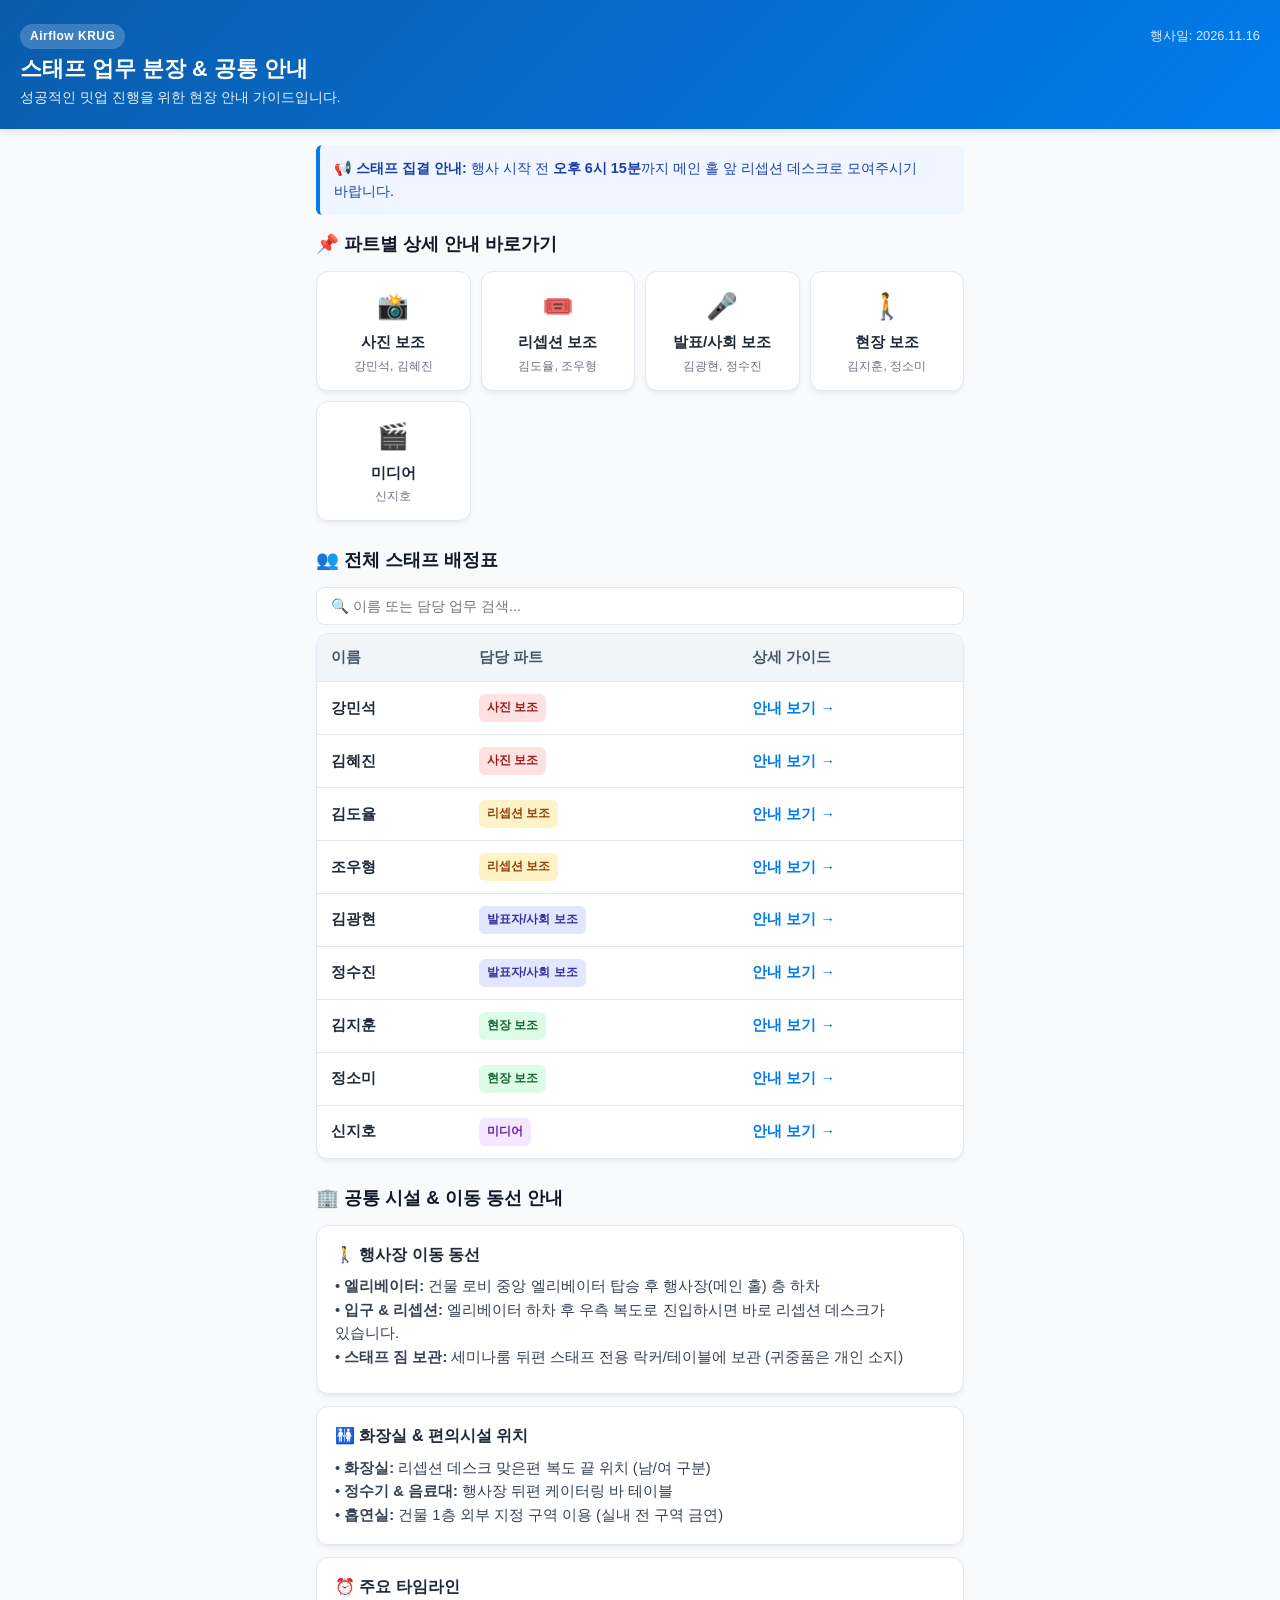
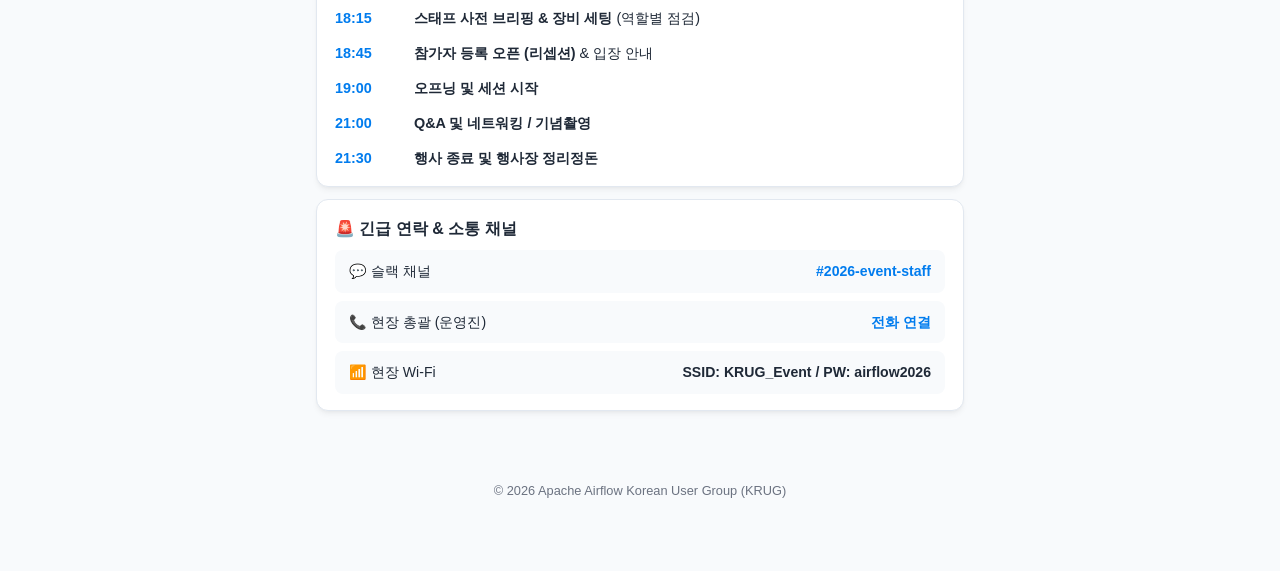
==== index.html @ f1b2fd2a "feat: 스태프 업무 분장 및 공통 안내 페이지 구축" ====
<!DOCTYPE html>
<html lang="ko">
<head>
  <meta charset="UTF-8">
  <meta name="viewport" content="width=device-width, initial-scale=1.0">
  <title>Airflow KRUG 행사 스태프 안내 가이드</title>
  <link rel="stylesheet" href="style.css">
</head>
<body>

  <!-- 상단 헤더 -->
  <header class="header">
    <div class="header-top">
      <span class="header-badge">Airflow KRUG</span>
      <span style="font-size: 0.8rem; opacity: 0.85;">행사일: 2026.11.16</span>
    </div>
    <h1 class="header-title">스태프 업무 분장 & 공통 안내</h1>
    <p class="header-subtitle">성공적인 밋업 진행을 위한 현장 안내 가이드입니다.</p>
  </header>

  <main class="container">

    <!-- 긴급 공지 배너 -->
    <div class="alert-box">
      📢 <strong>스태프 집결 안내:</strong> 행사 시작 전 <strong>오후 6시 15분</strong>까지 메인 홀 앞 리셉션 데스크로 모여주시기 바랍니다.
    </div>

    <!-- 파트별 바로가기 -->
    <section class="section">
      <h2 class="section-title">📌 파트별 상세 안내 바로가기</h2>
      <div class="role-nav-grid">
        <a href="roles/photo.html" class="role-btn">
          <span class="icon">📸</span>
          <span class="title">사진 보조</span>
          <span class="staff">강민석, 김혜진</span>
        </a>
        <a href="roles/reception.html" class="role-btn">
          <span class="icon">🎟️</span>
          <span class="title">리셉션 보조</span>
          <span class="staff">김도율, 조우형</span>
        </a>
        <a href="roles/stage.html" class="role-btn">
          <span class="icon">🎤</span>
          <span class="title">발표/사회 보조</span>
          <span class="staff">김광현, 정수진</span>
        </a>
        <a href="roles/floor.html" class="role-btn">
          <span class="icon">🚶</span>
          <span class="title">현장 보조</span>
          <span class="staff">김지훈, 정소미</span>
        </a>
        <a href="roles/media.html" class="role-btn">
          <span class="icon">🎬</span>
          <span class="title">미디어</span>
          <span class="staff">신지호</span>
        </a>
      </div>
    </section>

    <!-- 전체 담당자 배정표 -->
    <section class="section">
      <h2 class="section-title">👥 전체 스태프 배정표</h2>
      <div style="margin-bottom: 8px;">
        <input type="text" id="staffSearch" placeholder="🔍 이름 또는 담당 업무 검색..." 
               style="width: 100%; padding: 10px 14px; border: 1px solid var(--border); border-radius: 8px; font-size: 0.9rem;">
      </div>
      <div class="table-container">
        <table id="staffTable">
          <thead>
            <tr>
              <th>이름</th>
              <th>담당 파트</th>
              <th>상세 가이드</th>
            </tr>
          </thead>
          <tbody>
            <tr>
              <td><strong>강민석</strong></td>
              <td><span class="badge badge-photo">사진 보조</span></td>
              <td><a href="roles/photo.html" style="color: var(--primary); font-weight: 600; text-decoration: none;">안내 보기 →</a></td>
            </tr>
            <tr>
              <td><strong>김혜진</strong></td>
              <td><span class="badge badge-photo">사진 보조</span></td>
              <td><a href="roles/photo.html" style="color: var(--primary); font-weight: 600; text-decoration: none;">안내 보기 →</a></td>
            </tr>
            <tr>
              <td><strong>김도율</strong></td>
              <td><span class="badge badge-reception">리셉션 보조</span></td>
              <td><a href="roles/reception.html" style="color: var(--primary); font-weight: 600; text-decoration: none;">안내 보기 →</a></td>
            </tr>
            <tr>
              <td><strong>조우형</strong></td>
              <td><span class="badge badge-reception">리셉션 보조</span></td>
              <td><a href="roles/reception.html" style="color: var(--primary); font-weight: 600; text-decoration: none;">안내 보기 →</a></td>
            </tr>
            <tr>
              <td><strong>김광현</strong></td>
              <td><span class="badge badge-stage">발표자/사회 보조</span></td>
              <td><a href="roles/stage.html" style="color: var(--primary); font-weight: 600; text-decoration: none;">안내 보기 →</a></td>
            </tr>
            <tr>
              <td><strong>정수진</strong></td>
              <td><span class="badge badge-stage">발표자/사회 보조</span></td>
              <td><a href="roles/stage.html" style="color: var(--primary); font-weight: 600; text-decoration: none;">안내 보기 →</a></td>
            </tr>
            <tr>
              <td><strong>김지훈</strong></td>
              <td><span class="badge badge-floor">현장 보조</span></td>
              <td><a href="roles/floor.html" style="color: var(--primary); font-weight: 600; text-decoration: none;">안내 보기 →</a></td>
            </tr>
            <tr>
              <td><strong>정소미</strong></td>
              <td><span class="badge badge-floor">현장 보조</span></td>
              <td><a href="roles/floor.html" style="color: var(--primary); font-weight: 600; text-decoration: none;">안내 보기 →</a></td>
            </tr>
            <tr>
              <td><strong>신지호</strong></td>
              <td><span class="badge badge-media">미디어</span></td>
              <td><a href="roles/media.html" style="color: var(--primary); font-weight: 600; text-decoration: none;">안내 보기 →</a></td>
            </tr>
          </tbody>
        </table>
      </div>
    </section>

    <!-- 공통 공지 사항 -->
    <section class="section">
      <h2 class="section-title">🏢 공통 시설 & 이동 동선 안내</h2>
      
      <div class="card">
        <h3 class="card-title">🚶 행사장 이동 동선</h3>
        <p style="font-size: 0.92rem; color: #374151; margin-bottom: 8px;">
          • <strong>엘리베이터:</strong> 건물 로비 중앙 엘리베이터 탑승 후 행사장(메인 홀) 층 하차<br>
          • <strong>입구 & 리셉션:</strong> 엘리베이터 하차 후 우측 복도로 진입하시면 바로 리셉션 데스크가 있습니다.<br>
          • <strong>스태프 짐 보관:</strong> 세미나룸 뒤편 스태프 전용 락커/테이블에 보관 (귀중품은 개인 소지)
        </p>
      </div>

      <div class="card">
        <h3 class="card-title">🚻 화장실 & 편의시설 위치</h3>
        <p style="font-size: 0.92rem; color: #374151;">
          • <strong>화장실:</strong> 리셉션 데스크 맞은편 복도 끝 위치 (남/여 구분)<br>
          • <strong>정수기 & 음료대:</strong> 행사장 뒤편 케이터링 바 테이블<br>
          • <strong>흡연실:</strong> 건물 1층 외부 지정 구역 이용 (실내 전 구역 금연)
        </p>
      </div>

      <div class="card">
        <h3 class="card-title">⏰ 주요 타임라인</h3>
        <div class="timeline">
          <div class="timeline-item">
            <span class="timeline-time">18:15</span>
            <span class="timeline-desc"><strong>스태프 사전 브리핑 & 장비 세팅</strong> (역할별 점검)</span>
          </div>
          <div class="timeline-item">
            <span class="timeline-time">18:45</span>
            <span class="timeline-desc"><strong>참가자 등록 오픈 (리셉션)</strong> & 입장 안내</span>
          </div>
          <div class="timeline-item">
            <span class="timeline-time">19:00</span>
            <span class="timeline-desc"><strong>오프닝 및 세션 시작</strong></span>
          </div>
          <div class="timeline-item">
            <span class="timeline-time">21:00</span>
            <span class="timeline-desc"><strong>Q&A 및 네트워킹 / 기념촬영</strong></span>
          </div>
          <div class="timeline-item">
            <span class="timeline-time">21:30</span>
            <span class="timeline-desc"><strong>행사 종료 및 행사장 정리정돈</strong></span>
          </div>
        </div>
      </div>

      <div class="card">
        <h3 class="card-title">🚨 긴급 연락 & 소통 채널</h3>
        <div class="contact-grid">
          <div class="contact-item">
            <span>💬 슬랙 채널</span>
            <span class="contact-action">#2026-event-staff</span>
          </div>
          <div class="contact-item">
            <span>📞 현장 총괄 (운영진)</span>
            <a href="tel:010-0000-0000" class="contact-action">전화 연결</a>
          </div>
          <div class="contact-item">
            <span>📶 현장 Wi-Fi</span>
            <span style="font-weight: 600;">SSID: KRUG_Event / PW: airflow2026</span>
          </div>
        </div>
      </div>
    </section>

  </main>

  <footer>
    <p>© 2026 Apache Airflow Korean User Group (KRUG)</p>
  </footer>

  <script>
    // 간단 검색 필터
    document.getElementById('staffSearch').addEventListener('input', function(e) {
      const q = e.target.value.toLowerCase().trim();
      const rows = document.querySelectorAll('#staffTable tbody tr');
      rows.forEach(row => {
        const text = row.innerText.toLowerCase();
        row.style.display = text.includes(q) ? '' : 'none';
      });
    });
  </script>
</body>
</html>
---- style.css ----
:root {
  --primary: #017cee;
  --primary-dark: #0b5cab;
  --primary-light: #e8f3fc;
  --text-main: #1f2937;
  --text-muted: #6b7280;
  --bg-body: #f8fafc;
  --bg-card: #ffffff;
  --border: #e2e8f0;
  --radius: 12px;
  --shadow: 0 4px 6px -1px rgba(0, 0, 0, 0.05), 0 2px 4px -2px rgba(0, 0, 0, 0.05);
  --shadow-hover: 0 10px 15px -3px rgba(0, 0, 0, 0.08), 0 4px 6px -4px rgba(0, 0, 0, 0.04);
}

* {
  box-sizing: border-box;
  margin: 0;
  padding: 0;
  -webkit-tap-highlight-color: transparent;
}

body {
  font-family: -apple-system, BlinkMacSystemFont, "Segoe UI", Roboto, "Noto Sans KR", sans-serif;
  background-color: var(--bg-body);
  color: var(--text-main);
  line-height: 1.6;
  padding-bottom: 60px;
  word-break: keep-all;
}

/* Header */
.header {
  background: linear-gradient(135deg, #0b5cab 0%, #017cee 100%);
  color: #ffffff;
  padding: 24px 20px 20px;
  position: sticky;
  top: 0;
  z-index: 100;
  box-shadow: 0 2px 8px rgba(0, 0, 0, 0.12);
}

.header-top {
  display: flex;
  align-items: center;
  justify-content: space-between;
  margin-bottom: 6px;
}

.header-badge {
  display: inline-block;
  background: rgba(255, 255, 255, 0.2);
  padding: 3px 10px;
  border-radius: 999px;
  font-size: 0.75rem;
  font-weight: 600;
  letter-spacing: 0.5px;
}

.header-title {
  font-size: 1.35rem;
  font-weight: 700;
  margin: 0;
  line-height: 1.3;
}

.header-subtitle {
  font-size: 0.85rem;
  opacity: 0.9;
  margin-top: 4px;
}

.back-link {
  display: inline-flex;
  align-items: center;
  gap: 6px;
  color: #ffffff;
  text-decoration: none;
  font-size: 0.85rem;
  font-weight: 600;
  padding: 6px 12px;
  background: rgba(255, 255, 255, 0.15);
  border-radius: 8px;
  transition: background 0.2s;
}

.back-link:hover {
  background: rgba(255, 255, 255, 0.25);
}

/* Main Container */
.container {
  max-width: 680px;
  margin: 0 auto;
  padding: 16px;
}

/* Quick Navigation Grid */
.role-nav-grid {
  display: grid;
  grid-template-columns: repeat(auto-fit, minmax(130px, 1fr));
  gap: 10px;
  margin-bottom: 20px;
}

.role-btn {
  display: flex;
  flex-direction: column;
  align-items: center;
  justify-content: center;
  padding: 14px 10px;
  background: var(--bg-card);
  border: 1px solid var(--border);
  border-radius: var(--radius);
  text-decoration: none;
  color: var(--text-main);
  box-shadow: var(--shadow);
  transition: transform 0.15s, border-color 0.15s, box-shadow 0.15s;
  text-align: center;
}

.role-btn:active,
.role-btn:hover {
  transform: translateY(-2px);
  border-color: var(--primary);
  box-shadow: var(--shadow-hover);
}

.role-btn .icon {
  font-size: 1.6rem;
  margin-bottom: 4px;
}

.role-btn .title {
  font-size: 0.95rem;
  font-weight: 700;
}

.role-btn .staff {
  font-size: 0.75rem;
  color: var(--text-muted);
  margin-top: 2px;
}

/* Cards & Sections */
.section {
  margin-bottom: 24px;
}

.section-title {
  font-size: 1.15rem;
  font-weight: 700;
  margin-bottom: 12px;
  display: flex;
  align-items: center;
  gap: 8px;
  color: #111827;
}

.card {
  background: var(--bg-card);
  border: 1px solid var(--border);
  border-radius: var(--radius);
  padding: 16px 18px;
  box-shadow: var(--shadow);
  margin-bottom: 12px;
}

.card-title {
  font-size: 1rem;
  font-weight: 700;
  margin-bottom: 8px;
  display: flex;
  align-items: center;
  gap: 6px;
}

/* Notice Box / Callout */
.alert-box {
  background: #eff6ff;
  border-left: 4px solid var(--primary);
  padding: 12px 14px;
  border-radius: 6px;
  font-size: 0.9rem;
  margin-bottom: 14px;
  color: #1e40af;
}

.alert-warning {
  background: #fffbeb;
  border-left-color: #f59e0b;
  color: #92400e;
}

/* Staff Table */
.table-container {
  overflow-x: auto;
  border-radius: var(--radius);
  border: 1px solid var(--border);
  background: var(--bg-card);
  box-shadow: var(--shadow);
}

table {
  width: 100%;
  border-collapse: collapse;
  text-align: left;
  font-size: 0.92rem;
}

th {
  background-color: #f1f5f9;
  padding: 12px 14px;
  font-weight: 600;
  color: #475569;
  border-bottom: 1px solid var(--border);
}

td {
  padding: 12px 14px;
  border-bottom: 1px solid var(--border);
  vertical-align: middle;
}

tr:last-child td {
  border-bottom: none;
}

tr:hover {
  background-color: #f8fafc;
}

.badge {
  display: inline-block;
  padding: 4px 8px;
  border-radius: 6px;
  font-size: 0.78rem;
  font-weight: 600;
  text-decoration: none;
}

.badge-photo {
  background: #fee2e2;
  color: #991b1b;
}

.badge-reception {
  background: #fef3c7;
  color: #92400e;
}

.badge-stage {
  background: #e0e7ff;
  color: #3730a3;
}

.badge-floor {
  background: #dcfce7;
  color: #166534;
}

.badge-media {
  background: #f3e8ff;
  color: #6b21a8;
}

/* Lists & Checklists */
ul.check-list {
  list-style: none;
  padding: 0;
}

ul.check-list li {
  position: relative;
  padding-left: 24px;
  margin-bottom: 10px;
  font-size: 0.92rem;
}

ul.check-list li::before {
  content: "✔";
  position: absolute;
  left: 0;
  top: 0;
  color: var(--primary);
  font-weight: bold;
}

/* Timeline */
.timeline {
  display: flex;
  flex-direction: column;
  gap: 12px;
}

.timeline-item {
  display: flex;
  gap: 14px;
  font-size: 0.9rem;
}

.timeline-time {
  font-weight: 700;
  color: var(--primary);
  min-width: 65px;
  flex-shrink: 0;
}

.timeline-desc {
  flex-grow: 1;
}

/* Contact Bar */
.contact-grid {
  display: grid;
  grid-template-columns: 1fr;
  gap: 8px;
}

.contact-item {
  display: flex;
  justify-content: space-between;
  align-items: center;
  padding: 10px 14px;
  background: #f8fafc;
  border-radius: 8px;
  font-size: 0.88rem;
}

.contact-action {
  font-weight: 600;
  color: var(--primary);
  text-decoration: none;
}

/* Footer */
footer {
  text-align: center;
  padding: 30px 16px 10px;
  font-size: 0.8rem;
  color: var(--text-muted);
}
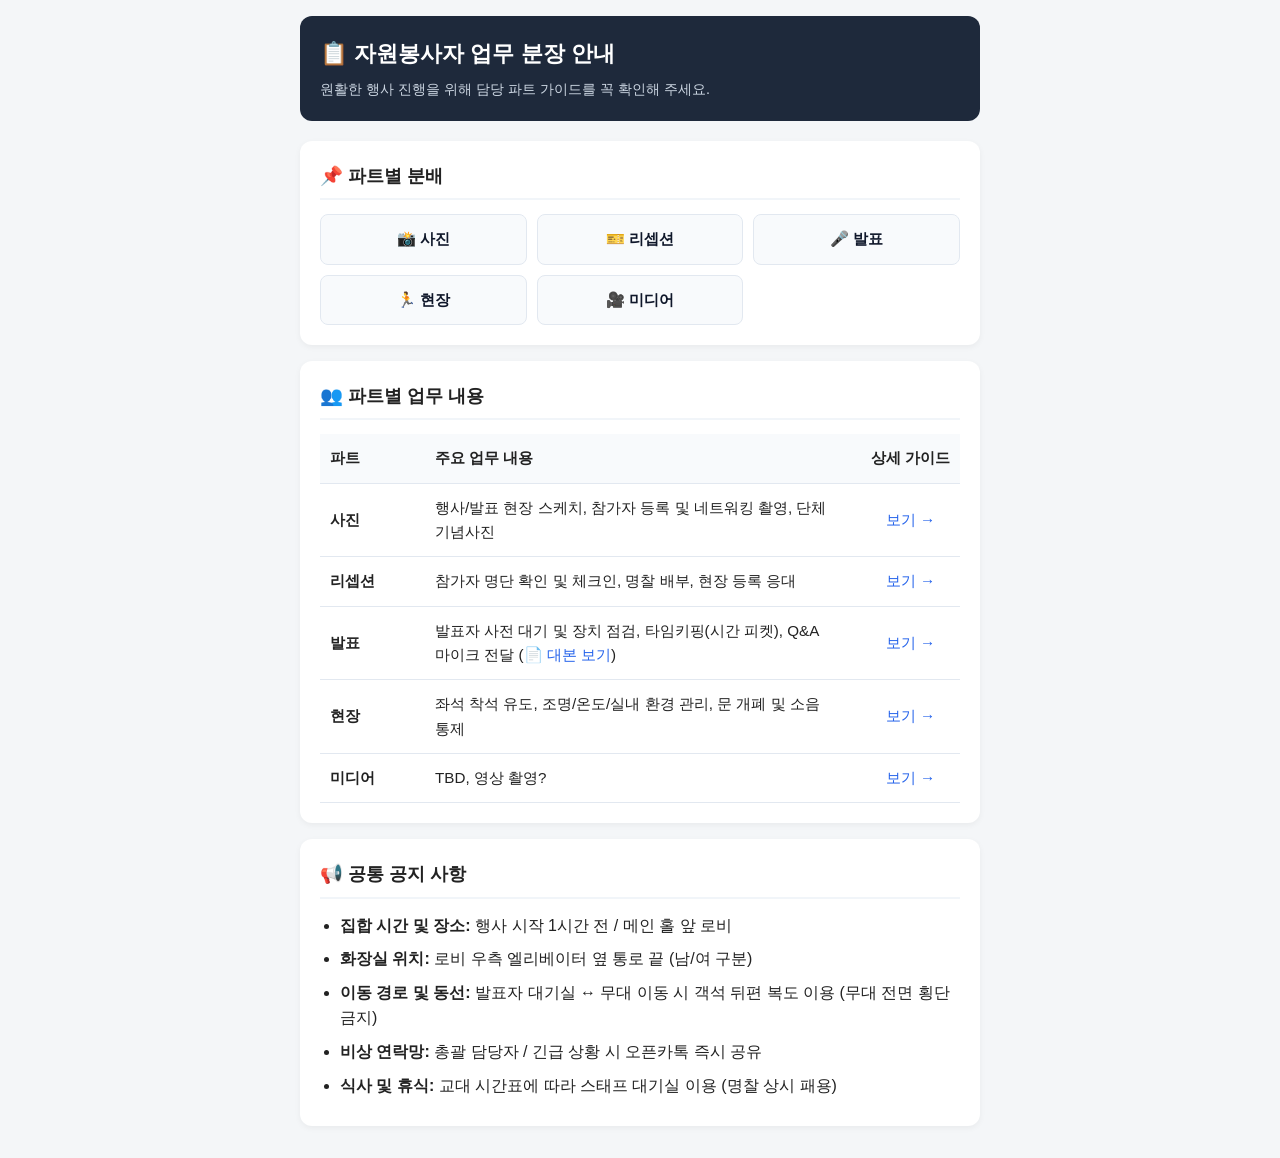
==== commit 60bf935a: "init" ====
--- a/index.html
+++ b/index.html
@@ -1,212 +1,85 @@
 <!DOCTYPE html>
 <html lang="ko">
+
 <head>
   <meta charset="UTF-8">
   <meta name="viewport" content="width=device-width, initial-scale=1.0">
-  <title>Airflow KRUG 행사 스태프 안내 가이드</title>
+  <title>자원봉사자 업무 분장 안내</title>
   <link rel="stylesheet" href="style.css">
 </head>
+
 <body>
-
-  <!-- 상단 헤더 -->
-  <header class="header">
-    <div class="header-top">
-      <span class="header-badge">Airflow KRUG</span>
-      <span style="font-size: 0.8rem; opacity: 0.85;">행사일: 2026.11.16</span>
-    </div>
-    <h1 class="header-title">스태프 업무 분장 & 공통 안내</h1>
-    <p class="header-subtitle">성공적인 밋업 진행을 위한 현장 안내 가이드입니다.</p>
+  <header>
+    <h1>📋 자원봉사자 업무 분장 안내</h1>
+    <p class="subtitle">원활한 행사 진행을 위해 담당 파트 가이드를 꼭 확인해 주세요.</p>
   </header>
 
-  <main class="container">
-
-    <!-- 긴급 공지 배너 -->
-    <div class="alert-box">
-      📢 <strong>스태프 집결 안내:</strong> 행사 시작 전 <strong>오후 6시 15분</strong>까지 메인 홀 앞 리셉션 데스크로 모여주시기 바랍니다.
-    </div>
-
-    <!-- 파트별 바로가기 -->
-    <section class="section">
-      <h2 class="section-title">📌 파트별 상세 안내 바로가기</h2>
-      <div class="role-nav-grid">
-        <a href="roles/photo.html" class="role-btn">
-          <span class="icon">📸</span>
-          <span class="title">사진 보조</span>
-          <span class="staff">강민석, 김혜진</span>
-        </a>
-        <a href="roles/reception.html" class="role-btn">
-          <span class="icon">🎟️</span>
-          <span class="title">리셉션 보조</span>
-          <span class="staff">김도율, 조우형</span>
-        </a>
-        <a href="roles/stage.html" class="role-btn">
-          <span class="icon">🎤</span>
-          <span class="title">발표/사회 보조</span>
-          <span class="staff">김광현, 정수진</span>
-        </a>
-        <a href="roles/floor.html" class="role-btn">
-          <span class="icon">🚶</span>
-          <span class="title">현장 보조</span>
-          <span class="staff">김지훈, 정소미</span>
-        </a>
-        <a href="roles/media.html" class="role-btn">
-          <span class="icon">🎬</span>
-          <span class="title">미디어</span>
-          <span class="staff">신지호</span>
-        </a>
+  <main>
+    <!-- 1. 파트별 안내 바로가기 -->
+    <section class="card">
+      <h2>📌 파트별 분배</h2>
+      <div class="nav-grid">
+        <a href="roles/photo.html" class="btn">📸 사진</a>
+        <a href="roles/reception.html" class="btn">🎫 리셉션</a>
+        <a href="roles/stage.html" class="btn">🎤 발표</a>
+        <a href="roles/floor.html" class="btn">🏃 현장</a>
+        <a href="roles/media.html" class="btn">🎥 미디어</a>
       </div>
     </section>
 
-    <!-- 전체 담당자 배정표 -->
-    <section class="section">
-      <h2 class="section-title">👥 전체 스태프 배정표</h2>
-      <div style="margin-bottom: 8px;">
-        <input type="text" id="staffSearch" placeholder="🔍 이름 또는 담당 업무 검색..." 
-               style="width: 100%; padding: 10px 14px; border: 1px solid var(--border); border-radius: 8px; font-size: 0.9rem;">
-      </div>
-      <div class="table-container">
-        <table id="staffTable">
-          <thead>
-            <tr>
-              <th>이름</th>
-              <th>담당 파트</th>
-              <th>상세 가이드</th>
-            </tr>
-          </thead>
-          <tbody>
-            <tr>
-              <td><strong>강민석</strong></td>
-              <td><span class="badge badge-photo">사진 보조</span></td>
-              <td><a href="roles/photo.html" style="color: var(--primary); font-weight: 600; text-decoration: none;">안내 보기 →</a></td>
-            </tr>
-            <tr>
-              <td><strong>김혜진</strong></td>
-              <td><span class="badge badge-photo">사진 보조</span></td>
-              <td><a href="roles/photo.html" style="color: var(--primary); font-weight: 600; text-decoration: none;">안내 보기 →</a></td>
-            </tr>
-            <tr>
-              <td><strong>김도율</strong></td>
-              <td><span class="badge badge-reception">리셉션 보조</span></td>
-              <td><a href="roles/reception.html" style="color: var(--primary); font-weight: 600; text-decoration: none;">안내 보기 →</a></td>
-            </tr>
-            <tr>
-              <td><strong>조우형</strong></td>
-              <td><span class="badge badge-reception">리셉션 보조</span></td>
-              <td><a href="roles/reception.html" style="color: var(--primary); font-weight: 600; text-decoration: none;">안내 보기 →</a></td>
-            </tr>
-            <tr>
-              <td><strong>김광현</strong></td>
-              <td><span class="badge badge-stage">발표자/사회 보조</span></td>
-              <td><a href="roles/stage.html" style="color: var(--primary); font-weight: 600; text-decoration: none;">안내 보기 →</a></td>
-            </tr>
-            <tr>
-              <td><strong>정수진</strong></td>
-              <td><span class="badge badge-stage">발표자/사회 보조</span></td>
-              <td><a href="roles/stage.html" style="color: var(--primary); font-weight: 600; text-decoration: none;">안내 보기 →</a></td>
-            </tr>
-            <tr>
-              <td><strong>김지훈</strong></td>
-              <td><span class="badge badge-floor">현장 보조</span></td>
-              <td><a href="roles/floor.html" style="color: var(--primary); font-weight: 600; text-decoration: none;">안내 보기 →</a></td>
-            </tr>
-            <tr>
-              <td><strong>정소미</strong></td>
-              <td><span class="badge badge-floor">현장 보조</span></td>
-              <td><a href="roles/floor.html" style="color: var(--primary); font-weight: 600; text-decoration: none;">안내 보기 →</a></td>
-            </tr>
-            <tr>
-              <td><strong>신지호</strong></td>
-              <td><span class="badge badge-media">미디어</span></td>
-              <td><a href="roles/media.html" style="color: var(--primary); font-weight: 600; text-decoration: none;">안내 보기 →</a></td>
-            </tr>
-          </tbody>
-        </table>
-      </div>
+    <!-- 2. 파트별 업무 분장표 -->
+    <section class="card">
+      <h2>👥 파트별 업무 내용</h2>
+      <table>
+        <thead>
+          <tr>
+            <th>파트</th>
+            <th>주요 업무 내용</th>
+            <th>상세 가이드</th>
+          </tr>
+        </thead>
+        <tbody>
+          <tr>
+            <td><strong>사진</strong></td>
+            <td>행사/발표 현장 스케치, 참가자 등록 및 네트워킹 촬영, 단체 기념사진</td>
+            <td><a href="roles/photo.html">보기 →</a></td>
+          </tr>
+          <tr>
+            <td><strong>리셉션</strong></td>
+            <td>참가자 명단 확인 및 체크인, 명찰 배부, 현장 등록 응대</td>
+            <td><a href="roles/reception.html">보기 →</a></td>
+          </tr>
+          <tr>
+            <td><strong>발표</strong></td>
+            <td>발표자 사전 대기 및 장치 점검, 타임키핑(시간 피켓), Q&A 마이크 전달 (<a href="https://docs.google.com/document/d/13d6ox47ODCTuPW9q2hFxIj6-JkRi5s5myVNasKUXu-s/edit?usp=drive_link" target="_blank" rel="noopener noreferrer">📄 대본 보기</a>)</td>
+            <td><a href="roles/stage.html">보기 →</a></td>
+          </tr>
+          <tr>
+            <td><strong>현장</strong></td>
+            <td>좌석 착석 유도, 조명/온도/실내 환경 관리, 문 개폐 및 소음 통제</td>
+            <td><a href="roles/floor.html">보기 →</a></td>
+          </tr>
+          <tr>
+            <td><strong>미디어</strong></td>
+            <td>TBD, 영상 촬영?</td>
+            <td><a href="roles/media.html">보기 →</a></td>
+          </tr>
+        </tbody>
+      </table>
     </section>
 
-    <!-- 공통 공지 사항 -->
-    <section class="section">
-      <h2 class="section-title">🏢 공통 시설 & 이동 동선 안내</h2>
-      
-      <div class="card">
-        <h3 class="card-title">🚶 행사장 이동 동선</h3>
-        <p style="font-size: 0.92rem; color: #374151; margin-bottom: 8px;">
-          • <strong>엘리베이터:</strong> 건물 로비 중앙 엘리베이터 탑승 후 행사장(메인 홀) 층 하차<br>
-          • <strong>입구 & 리셉션:</strong> 엘리베이터 하차 후 우측 복도로 진입하시면 바로 리셉션 데스크가 있습니다.<br>
-          • <strong>스태프 짐 보관:</strong> 세미나룸 뒤편 스태프 전용 락커/테이블에 보관 (귀중품은 개인 소지)
-        </p>
-      </div>
+    <!-- 3. 공통 공지 사항 -->
+    <section class="card">
+      <h2>📢 공통 공지 사항</h2>
+      <ul class="notice-list">
+        <li><strong>집합 시간 및 장소:</strong> 행사 시작 1시간 전 / 메인 홀 앞 로비</li>
+        <li><strong>화장실 위치:</strong> 로비 우측 엘리베이터 옆 통로 끝 (남/여 구분)</li>
+        <li><strong>이동 경로 및 동선:</strong> 발표자 대기실 ↔ 무대 이동 시 객석 뒤편 복도 이용 (무대 전면 횡단 금지)</li>
+        <li><strong>비상 연락망:</strong> 총괄 담당자 / 긴급 상황 시 오픈카톡 즉시 공유</li>
+        <li><strong>식사 및 휴식:</strong> 교대 시간표에 따라 스태프 대기실 이용 (명찰 상시 패용)</li>
+      </ul>
+    </section>
+  </main>
+</body>
 
-      <div class="card">
-        <h3 class="card-title">🚻 화장실 & 편의시설 위치</h3>
-        <p style="font-size: 0.92rem; color: #374151;">
-          • <strong>화장실:</strong> 리셉션 데스크 맞은편 복도 끝 위치 (남/여 구분)<br>
-          • <strong>정수기 & 음료대:</strong> 행사장 뒤편 케이터링 바 테이블<br>
-          • <strong>흡연실:</strong> 건물 1층 외부 지정 구역 이용 (실내 전 구역 금연)
-        </p>
-      </div>
-
-      <div class="card">
-        <h3 class="card-title">⏰ 주요 타임라인</h3>
-        <div class="timeline">
-          <div class="timeline-item">
-            <span class="timeline-time">18:15</span>
-            <span class="timeline-desc"><strong>스태프 사전 브리핑 & 장비 세팅</strong> (역할별 점검)</span>
-          </div>
-          <div class="timeline-item">
-            <span class="timeline-time">18:45</span>
-            <span class="timeline-desc"><strong>참가자 등록 오픈 (리셉션)</strong> & 입장 안내</span>
-          </div>
-          <div class="timeline-item">
-            <span class="timeline-time">19:00</span>
-            <span class="timeline-desc"><strong>오프닝 및 세션 시작</strong></span>
-          </div>
-          <div class="timeline-item">
-            <span class="timeline-time">21:00</span>
-            <span class="timeline-desc"><strong>Q&A 및 네트워킹 / 기념촬영</strong></span>
-          </div>
-          <div class="timeline-item">
-            <span class="timeline-time">21:30</span>
-            <span class="timeline-desc"><strong>행사 종료 및 행사장 정리정돈</strong></span>
-          </div>
-        </div>
-      </div>
-
-      <div class="card">
-        <h3 class="card-title">🚨 긴급 연락 & 소통 채널</h3>
-        <div class="contact-grid">
-          <div class="contact-item">
-            <span>💬 슬랙 채널</span>
-            <span class="contact-action">#2026-event-staff</span>
-          </div>
-          <div class="contact-item">
-            <span>📞 현장 총괄 (운영진)</span>
-            <a href="tel:010-0000-0000" class="contact-action">전화 연결</a>
-          </div>
-          <div class="contact-item">
-            <span>📶 현장 Wi-Fi</span>
-            <span style="font-weight: 600;">SSID: KRUG_Event / PW: airflow2026</span>
-          </div>
-        </div>
-      </div>
-    </section>
-
-  </main>
-
-  <footer>
-    <p>© 2026 Apache Airflow Korean User Group (KRUG)</p>
-  </footer>
-
-  <script>
-    // 간단 검색 필터
-    document.getElementById('staffSearch').addEventListener('input', function(e) {
-      const q = e.target.value.toLowerCase().trim();
-      const rows = document.querySelectorAll('#staffTable tbody tr');
-      rows.forEach(row => {
-        const text = row.innerText.toLowerCase();
-        row.style.display = text.includes(q) ? '' : 'none';
-      });
-    });
-  </script>
-</body>
-</html>
+</html>
--- a/style.css
+++ b/style.css
@@ -1,341 +1,135 @@
-:root {
-  --primary: #017cee;
-  --primary-dark: #0b5cab;
-  --primary-light: #e8f3fc;
-  --text-main: #1f2937;
-  --text-muted: #6b7280;
-  --bg-body: #f8fafc;
-  --bg-card: #ffffff;
-  --border: #e2e8f0;
-  --radius: 12px;
-  --shadow: 0 4px 6px -1px rgba(0, 0, 0, 0.05), 0 2px 4px -2px rgba(0, 0, 0, 0.05);
-  --shadow-hover: 0 10px 15px -3px rgba(0, 0, 0, 0.08), 0 4px 6px -4px rgba(0, 0, 0, 0.04);
-}
-
 * {
   box-sizing: border-box;
   margin: 0;
   padding: 0;
-  -webkit-tap-highlight-color: transparent;
 }
 
 body {
-  font-family: -apple-system, BlinkMacSystemFont, "Segoe UI", Roboto, "Noto Sans KR", sans-serif;
-  background-color: var(--bg-body);
-  color: var(--text-main);
+  font-family: -apple-system, BlinkMacSystemFont, "Apple SD Gothic Neo", "Pretendard", sans-serif;
   line-height: 1.6;
-  padding-bottom: 60px;
+  background-color: #f4f6f8;
+  color: #222;
+  padding: 16px;
   word-break: keep-all;
 }
 
-/* Header */
-.header {
-  background: linear-gradient(135deg, #0b5cab 0%, #017cee 100%);
-  color: #ffffff;
-  padding: 24px 20px 20px;
-  position: sticky;
-  top: 0;
-  z-index: 100;
-  box-shadow: 0 2px 8px rgba(0, 0, 0, 0.12);
+header {
+  max-width: 680px;
+  margin: 0 auto 20px;
+  padding: 20px;
+  background: #1e293b;
+  color: #fff;
+  border-radius: 12px;
 }
 
-.header-top {
-  display: flex;
-  align-items: center;
-  justify-content: space-between;
+header h1 {
+  font-size: 1.4rem;
   margin-bottom: 6px;
 }
 
-.header-badge {
-  display: inline-block;
-  background: rgba(255, 255, 255, 0.2);
-  padding: 3px 10px;
-  border-radius: 999px;
-  font-size: 0.75rem;
-  font-weight: 600;
-  letter-spacing: 0.5px;
-}
-
-.header-title {
-  font-size: 1.35rem;
-  font-weight: 700;
-  margin: 0;
-  line-height: 1.3;
-}
-
-.header-subtitle {
-  font-size: 0.85rem;
-  opacity: 0.9;
-  margin-top: 4px;
+.subtitle {
+  font-size: 0.9rem;
+  color: #cbd5e1;
 }
 
 .back-link {
-  display: inline-flex;
-  align-items: center;
-  gap: 6px;
-  color: #ffffff;
+  display: inline-block;
+  color: #93c5fd;
   text-decoration: none;
-  font-size: 0.85rem;
-  font-weight: 600;
-  padding: 6px 12px;
-  background: rgba(255, 255, 255, 0.15);
-  border-radius: 8px;
-  transition: background 0.2s;
+  font-size: 0.9rem;
+  margin-bottom: 10px;
 }
 
-.back-link:hover {
-  background: rgba(255, 255, 255, 0.25);
+main {
+  max-width: 680px;
+  margin: 0 auto;
 }
 
-/* Main Container */
-.container {
-  max-width: 680px;
-  margin: 0 auto;
-  padding: 16px;
+.card {
+  background: #fff;
+  padding: 20px;
+  border-radius: 12px;
+  margin-bottom: 16px;
+  box-shadow: 0 2px 6px rgba(0, 0, 0, 0.05);
+  overflow-x: auto;
 }
 
-/* Quick Navigation Grid */
-.role-nav-grid {
-  display: grid;
-  grid-template-columns: repeat(auto-fit, minmax(130px, 1fr));
-  gap: 10px;
-  margin-bottom: 20px;
+.card h2 {
+  font-size: 1.15rem;
+  margin-bottom: 14px;
+  padding-bottom: 8px;
+  border-bottom: 2px solid #f1f5f9;
 }
 
-.role-btn {
-  display: flex;
-  flex-direction: column;
-  align-items: center;
-  justify-content: center;
-  padding: 14px 10px;
-  background: var(--bg-card);
-  border: 1px solid var(--border);
-  border-radius: var(--radius);
+.nav-grid {
+  display: grid;
+  grid-template-columns: repeat(auto-fit, minmax(180px, 1fr));
+  gap: 10px;
+}
+
+.btn {
+  display: block;
+  padding: 12px;
+  background: #f8fafc;
+  border: 1px solid #e2e8f0;
+  border-radius: 8px;
   text-decoration: none;
-  color: var(--text-main);
-  box-shadow: var(--shadow);
-  transition: transform 0.15s, border-color 0.15s, box-shadow 0.15s;
+  color: #0f172a;
+  font-weight: 600;
+  font-size: 0.95rem;
   text-align: center;
 }
 
-.role-btn:active,
-.role-btn:hover {
-  transform: translateY(-2px);
-  border-color: var(--primary);
-  box-shadow: var(--shadow-hover);
-}
-
-.role-btn .icon {
-  font-size: 1.6rem;
-  margin-bottom: 4px;
-}
-
-.role-btn .title {
-  font-size: 0.95rem;
-  font-weight: 700;
-}
-
-.role-btn .staff {
-  font-size: 0.75rem;
-  color: var(--text-muted);
-  margin-top: 2px;
-}
-
-/* Cards & Sections */
-.section {
-  margin-bottom: 24px;
-}
-
-.section-title {
-  font-size: 1.15rem;
-  font-weight: 700;
-  margin-bottom: 12px;
-  display: flex;
-  align-items: center;
-  gap: 8px;
-  color: #111827;
-}
-
-.card {
-  background: var(--bg-card);
-  border: 1px solid var(--border);
-  border-radius: var(--radius);
-  padding: 16px 18px;
-  box-shadow: var(--shadow);
-  margin-bottom: 12px;
-}
-
-.card-title {
-  font-size: 1rem;
-  font-weight: 700;
-  margin-bottom: 8px;
-  display: flex;
-  align-items: center;
-  gap: 6px;
-}
-
-/* Notice Box / Callout */
-.alert-box {
-  background: #eff6ff;
-  border-left: 4px solid var(--primary);
-  padding: 12px 14px;
-  border-radius: 6px;
-  font-size: 0.9rem;
-  margin-bottom: 14px;
-  color: #1e40af;
-}
-
-.alert-warning {
-  background: #fffbeb;
-  border-left-color: #f59e0b;
-  color: #92400e;
-}
-
-/* Staff Table */
-.table-container {
-  overflow-x: auto;
-  border-radius: var(--radius);
-  border: 1px solid var(--border);
-  background: var(--bg-card);
-  box-shadow: var(--shadow);
+.btn:hover {
+  background: #e2e8f0;
 }
 
 table {
   width: 100%;
   border-collapse: collapse;
+  font-size: 0.95rem;
+}
+
+th,
+td {
+  padding: 12px 10px;
   text-align: left;
-  font-size: 0.92rem;
+  border-bottom: 1px solid #e2e8f0;
+  vertical-align: middle;
+}
+
+/* 1번째 열(파트): 너비 충분히 확보 및 줄바꿈/잘림 방지 */
+th:first-child,
+td:first-child {
+  width: 105px;
+  min-width: 100px;
+  white-space: nowrap;
+}
+
+/* 3번째 열(상세 가이드): 버튼 형태로 깔끔하게 정렬 */
+th:last-child,
+td:last-child {
+  width: 75px;
+  min-width: 70px;
+  white-space: nowrap;
+  text-align: center;
 }
 
 th {
-  background-color: #f1f5f9;
-  padding: 12px 14px;
+  background-color: #f8fafc;
   font-weight: 600;
-  color: #475569;
-  border-bottom: 1px solid var(--border);
 }
 
-td {
-  padding: 12px 14px;
-  border-bottom: 1px solid var(--border);
-  vertical-align: middle;
+td a {
+  color: #2563eb;
+  text-decoration: none;
+  font-weight: 500;
 }
 
-tr:last-child td {
-  border-bottom: none;
+ul {
+  padding-left: 20px;
 }
 
-tr:hover {
-  background-color: #f8fafc;
-}
-
-.badge {
-  display: inline-block;
-  padding: 4px 8px;
-  border-radius: 6px;
-  font-size: 0.78rem;
-  font-weight: 600;
-  text-decoration: none;
-}
-
-.badge-photo {
-  background: #fee2e2;
-  color: #991b1b;
-}
-
-.badge-reception {
-  background: #fef3c7;
-  color: #92400e;
-}
-
-.badge-stage {
-  background: #e0e7ff;
-  color: #3730a3;
-}
-
-.badge-floor {
-  background: #dcfce7;
-  color: #166534;
-}
-
-.badge-media {
-  background: #f3e8ff;
-  color: #6b21a8;
-}
-
-/* Lists & Checklists */
-ul.check-list {
-  list-style: none;
-  padding: 0;
-}
-
-ul.check-list li {
-  position: relative;
-  padding-left: 24px;
-  margin-bottom: 10px;
-  font-size: 0.92rem;
-}
-
-ul.check-list li::before {
-  content: "✔";
-  position: absolute;
-  left: 0;
-  top: 0;
-  color: var(--primary);
-  font-weight: bold;
-}
-
-/* Timeline */
-.timeline {
-  display: flex;
-  flex-direction: column;
-  gap: 12px;
-}
-
-.timeline-item {
-  display: flex;
-  gap: 14px;
-  font-size: 0.9rem;
-}
-
-.timeline-time {
-  font-weight: 700;
-  color: var(--primary);
-  min-width: 65px;
-  flex-shrink: 0;
-}
-
-.timeline-desc {
-  flex-grow: 1;
-}
-
-/* Contact Bar */
-.contact-grid {
-  display: grid;
-  grid-template-columns: 1fr;
-  gap: 8px;
-}
-
-.contact-item {
-  display: flex;
-  justify-content: space-between;
-  align-items: center;
-  padding: 10px 14px;
-  background: #f8fafc;
-  border-radius: 8px;
-  font-size: 0.88rem;
-}
-
-.contact-action {
-  font-weight: 600;
-  color: var(--primary);
-  text-decoration: none;
-}
-
-/* Footer */
-footer {
-  text-align: center;
-  padding: 30px 16px 10px;
-  font-size: 0.8rem;
-  color: var(--text-muted);
+li {
+  margin-bottom: 8px;
 }
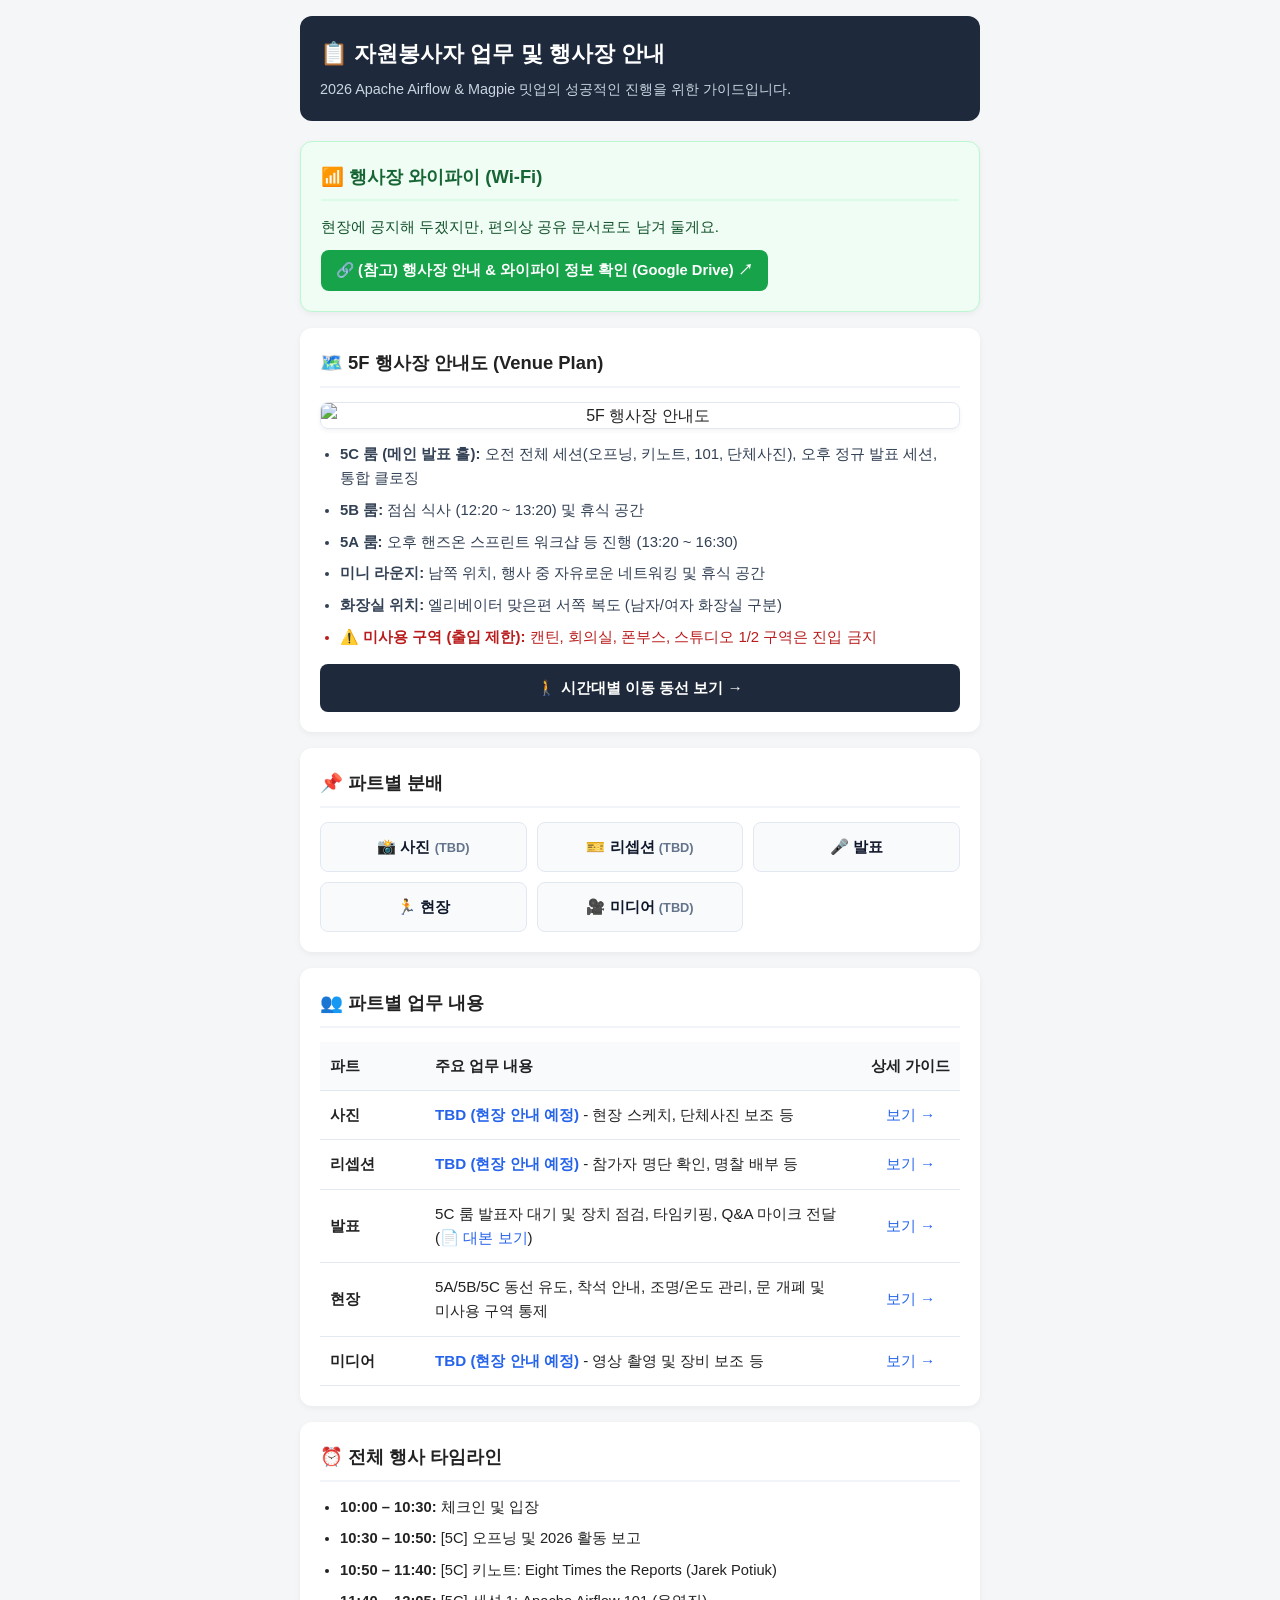
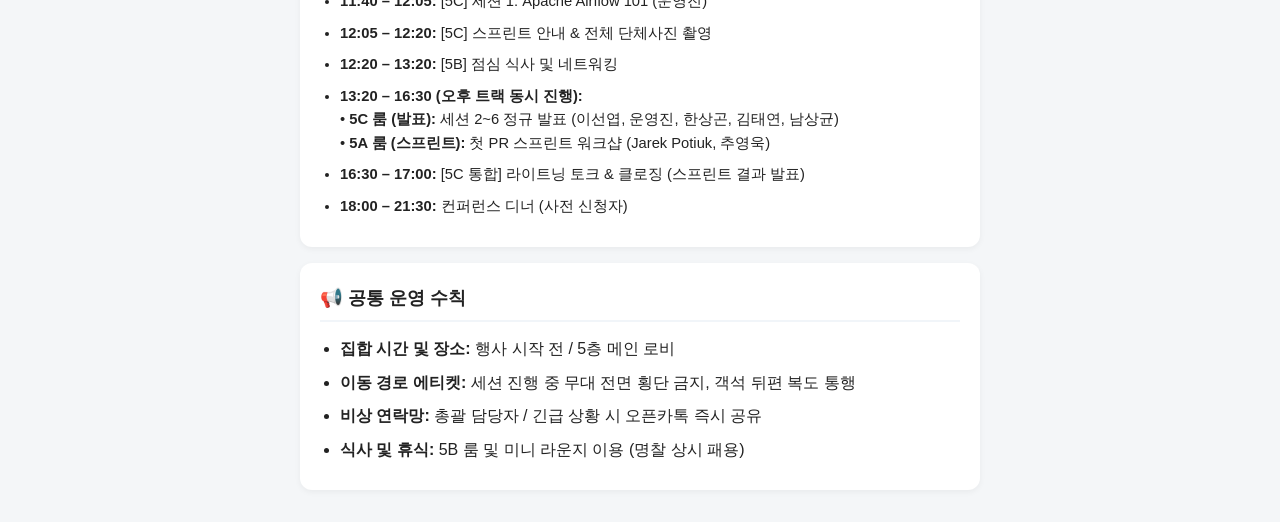
==== commit 6e134e16: "update" ====
--- a/index.html
+++ b/index.html
@@ -4,30 +4,71 @@
 <head>
   <meta charset="UTF-8">
   <meta name="viewport" content="width=device-width, initial-scale=1.0">
-  <title>자원봉사자 업무 분장 안내</title>
+  <title>자원봉사자 업무 및 행사장 안내</title>
   <link rel="stylesheet" href="style.css">
 </head>
 
 <body>
   <header>
-    <h1>📋 자원봉사자 업무 분장 안내</h1>
-    <p class="subtitle">원활한 행사 진행을 위해 담당 파트 가이드를 꼭 확인해 주세요.</p>
+    <h1>📋 자원봉사자 업무 및 행사장 안내</h1>
+    <p class="subtitle">2026 Apache Airflow & Magpie 밋업의 성공적인 진행을 위한 가이드입니다.</p>
   </header>
 
   <main>
-    <!-- 1. 파트별 안내 바로가기 -->
+    <!-- 1. 행사장 와이파이 및 상세 안내 (드라이브 링크) -->
+    <section class="card" style="background: #f0fdf4; border: 1px solid #bbf7d0;">
+      <h2 style="border-bottom-color: #dcfce7; color: #166534;">📶 행사장 와이파이 (Wi-Fi)</h2>
+      <div style="font-size: 0.95rem; color: #14532d; display: flex; flex-direction: column; gap: 10px;">
+        <p>
+          현장에 공지해 두겠지만, 편의상 공유 문서로도 남겨 둘게요.
+        </p>
+        <div>
+          <a href="https://docs.google.com/document/d/1vBxb_zmxbiM0pUpPSmMd3Gdv5plji50VANnEUZOLk8E/edit?usp=sharing"
+            target="_blank" rel="noopener noreferrer"
+            style="display: inline-flex; align-items: center; gap: 6px; background: #16a34a; color: #ffffff; padding: 9px 15px; border-radius: 8px; text-decoration: none; font-weight: 600; font-size: 0.92rem;">
+            🔗 (참고) 행사장 안내 & 와이파이 정보 확인 (Google Drive) ↗
+          </a>
+        </div>
+      </div>
+    </section>
+
+    <!-- 2. 행사장 도면 및 공간 안내 -->
+    <section class="card">
+      <h2>🗺️ 5F 행사장 안내도 (Venue Plan)</h2>
+      <div style="text-align: center; margin-bottom: 14px;">
+        <img src="venue_plan.png" alt="5F 행사장 안내도"
+          style="width: 100%; max-width: 640px; height: auto; border-radius: 8px; border: 1px solid #e2e8f0; box-shadow: 0 2px 4px rgba(0,0,0,0.05);">
+      </div>
+      <ul class="notice-list" style="font-size: 0.93rem; color: #334155;">
+        <li><strong>5C 룸 (메인 발표 홀):</strong> 오전 전체 세션(오프닝, 키노트, 101, 단체사진), 오후 정규 발표 세션, 통합 클로징</li>
+        <li><strong>5B 룸:</strong> 점심 식사 (12:20 ~ 13:20) 및 휴식 공간</li>
+        <li><strong>5A 룸:</strong> 오후 핸즈온 스프린트 워크샵 등 진행 (13:20 ~ 16:30)</li>
+        <li><strong>미니 라운지:</strong> 남쪽 위치, 행사 중 자유로운 네트워킹 및 휴식 공간</li>
+        <li><strong>화장실 위치:</strong> 엘리베이터 맞은편 서쪽 복도 (남자/여자 화장실 구분)</li>
+        <li style="color: #b91c1c;"><strong>⚠️ 미사용 구역 (출입 제한):</strong> 캔틴, 회의실, 폰부스, 스튜디오 1/2 구역은 진입 금지</li>
+      </ul>
+      <div style="margin-top: 14px; text-align: center;">
+        <a href="flow.html"
+          style="display: inline-flex; align-items: center; justify-content: center; gap: 8px; width: 100%; background: #1e293b; color: #ffffff; padding: 12px 16px; border-radius: 8px; text-decoration: none; font-weight: 700; font-size: 0.95rem;">
+          🚶 시간대별 이동 동선 보기 →
+        </a>
+      </div>
+    </section>
+
+    <!-- 3. 파트별 안내 바로가기 -->
     <section class="card">
       <h2>📌 파트별 분배</h2>
       <div class="nav-grid">
-        <a href="roles/photo.html" class="btn">📸 사진</a>
-        <a href="roles/reception.html" class="btn">🎫 리셉션</a>
+        <a href="roles/photo.html" class="btn">📸 사진 <span style="font-size: 0.8rem; color: #64748b;">(TBD)</span></a>
+        <a href="roles/reception.html" class="btn">🎫 리셉션 <span
+            style="font-size: 0.8rem; color: #64748b;">(TBD)</span></a>
         <a href="roles/stage.html" class="btn">🎤 발표</a>
         <a href="roles/floor.html" class="btn">🏃 현장</a>
-        <a href="roles/media.html" class="btn">🎥 미디어</a>
+        <a href="roles/media.html" class="btn">🎥 미디어 <span style="font-size: 0.8rem; color: #64748b;">(TBD)</span></a>
       </div>
     </section>
 
-    <!-- 2. 파트별 업무 분장표 -->
+    <!-- 4. 파트별 업무 분장표 -->
     <section class="card">
       <h2>👥 파트별 업무 내용</h2>
       <table>
@@ -41,42 +82,62 @@
         <tbody>
           <tr>
             <td><strong>사진</strong></td>
-            <td>행사/발표 현장 스케치, 참가자 등록 및 네트워킹 촬영, 단체 기념사진</td>
+            <td><span style="color: #2563eb; font-weight: 600;">TBD (현장 안내 예정)</span> - 현장 스케치, 단체사진 보조 등</td>
             <td><a href="roles/photo.html">보기 →</a></td>
           </tr>
           <tr>
             <td><strong>리셉션</strong></td>
-            <td>참가자 명단 확인 및 체크인, 명찰 배부, 현장 등록 응대</td>
+            <td><span style="color: #2563eb; font-weight: 600;">TBD (현장 안내 예정)</span> - 참가자 명단 확인, 명찰 배부 등</td>
             <td><a href="roles/reception.html">보기 →</a></td>
           </tr>
           <tr>
             <td><strong>발표</strong></td>
-            <td>발표자 사전 대기 및 장치 점검, 타임키핑(시간 피켓), Q&A 마이크 전달 (<a href="https://docs.google.com/document/d/13d6ox47ODCTuPW9q2hFxIj6-JkRi5s5myVNasKUXu-s/edit?usp=drive_link" target="_blank" rel="noopener noreferrer">📄 대본 보기</a>)</td>
+            <td>5C 룸 발표자 대기 및 장치 점검, 타임키핑, Q&A 마이크 전달 (<a
+                href="https://docs.google.com/document/d/13d6ox47ODCTuPW9q2hFxIj6-JkRi5s5myVNasKUXu-s/edit?usp=drive_link"
+                target="_blank" rel="noopener noreferrer">📄 대본 보기</a>)</td>
             <td><a href="roles/stage.html">보기 →</a></td>
           </tr>
           <tr>
             <td><strong>현장</strong></td>
-            <td>좌석 착석 유도, 조명/온도/실내 환경 관리, 문 개폐 및 소음 통제</td>
+            <td>5A/5B/5C 동선 유도, 착석 안내, 조명/온도 관리, 문 개폐 및 미사용 구역 통제</td>
             <td><a href="roles/floor.html">보기 →</a></td>
           </tr>
           <tr>
             <td><strong>미디어</strong></td>
-            <td>TBD, 영상 촬영?</td>
+            <td><span style="color: #2563eb; font-weight: 600;">TBD (현장 안내 예정)</span> - 영상 촬영 및 장비 보조 등</td>
             <td><a href="roles/media.html">보기 →</a></td>
           </tr>
         </tbody>
       </table>
     </section>
 
-    <!-- 3. 공통 공지 사항 -->
+    <!-- 5. 발표 타임라인 요약 -->
     <section class="card">
-      <h2>📢 공통 공지 사항</h2>
+      <h2>⏰ 전체 행사 타임라인</h2>
+      <ul class="notice-list" style="font-size: 0.92rem;">
+        <li><strong>10:00 – 10:30:</strong> 체크인 및 입장</li>
+        <li><strong>10:30 – 10:50:</strong> [5C] 오프닝 및 2026 활동 보고</li>
+        <li><strong>10:50 – 11:40:</strong> [5C] 키노트: Eight Times the Reports (Jarek Potiuk)</li>
+        <li><strong>11:40 – 12:05:</strong> [5C] 세션 1: Apache Airflow 101 (운영진)</li>
+        <li><strong>12:05 – 12:20:</strong> [5C] 스프린트 안내 & 전체 단체사진 촬영</li>
+        <li><strong>12:20 – 13:20:</strong> [5B] 점심 식사 및 네트워킹</li>
+        <li><strong>13:20 – 16:30 (오후 트랙 동시 진행):</strong>
+          <br>• <strong>5C 룸 (발표):</strong> 세션 2~6 정규 발표 (이선엽, 운영진, 한상곤, 김태연, 남상균)
+          <br>• <strong>5A 룸 (스프린트):</strong> 첫 PR 스프린트 워크샵 (Jarek Potiuk, 추영욱)
+        </li>
+        <li><strong>16:30 – 17:00:</strong> [5C 통합] 라이트닝 토크 & 클로징 (스프린트 결과 발표)</li>
+        <li><strong>18:00 – 21:30:</strong> 컨퍼런스 디너 (사전 신청자)</li>
+      </ul>
+    </section>
+
+    <!-- 6. 공통 공지 사항 -->
+    <section class="card">
+      <h2>📢 공통 운영 수칙</h2>
       <ul class="notice-list">
-        <li><strong>집합 시간 및 장소:</strong> 행사 시작 1시간 전 / 메인 홀 앞 로비</li>
-        <li><strong>화장실 위치:</strong> 로비 우측 엘리베이터 옆 통로 끝 (남/여 구분)</li>
-        <li><strong>이동 경로 및 동선:</strong> 발표자 대기실 ↔ 무대 이동 시 객석 뒤편 복도 이용 (무대 전면 횡단 금지)</li>
+        <li><strong>집합 시간 및 장소:</strong> 행사 시작 전 / 5층 메인 로비</li>
+        <li><strong>이동 경로 에티켓:</strong> 세션 진행 중 무대 전면 횡단 금지, 객석 뒤편 복도 통행</li>
         <li><strong>비상 연락망:</strong> 총괄 담당자 / 긴급 상황 시 오픈카톡 즉시 공유</li>
-        <li><strong>식사 및 휴식:</strong> 교대 시간표에 따라 스태프 대기실 이용 (명찰 상시 패용)</li>
+        <li><strong>식사 및 휴식:</strong> 5B 룸 및 미니 라운지 이용 (명찰 상시 패용)</li>
       </ul>
     </section>
   </main>
--- a/style.css
+++ b/style.css
@@ -126,6 +126,12 @@
   font-weight: 500;
 }
 
+img {
+  max-width: 100%;
+  height: auto;
+  display: block;
+}
+
 ul {
   padding-left: 20px;
 }
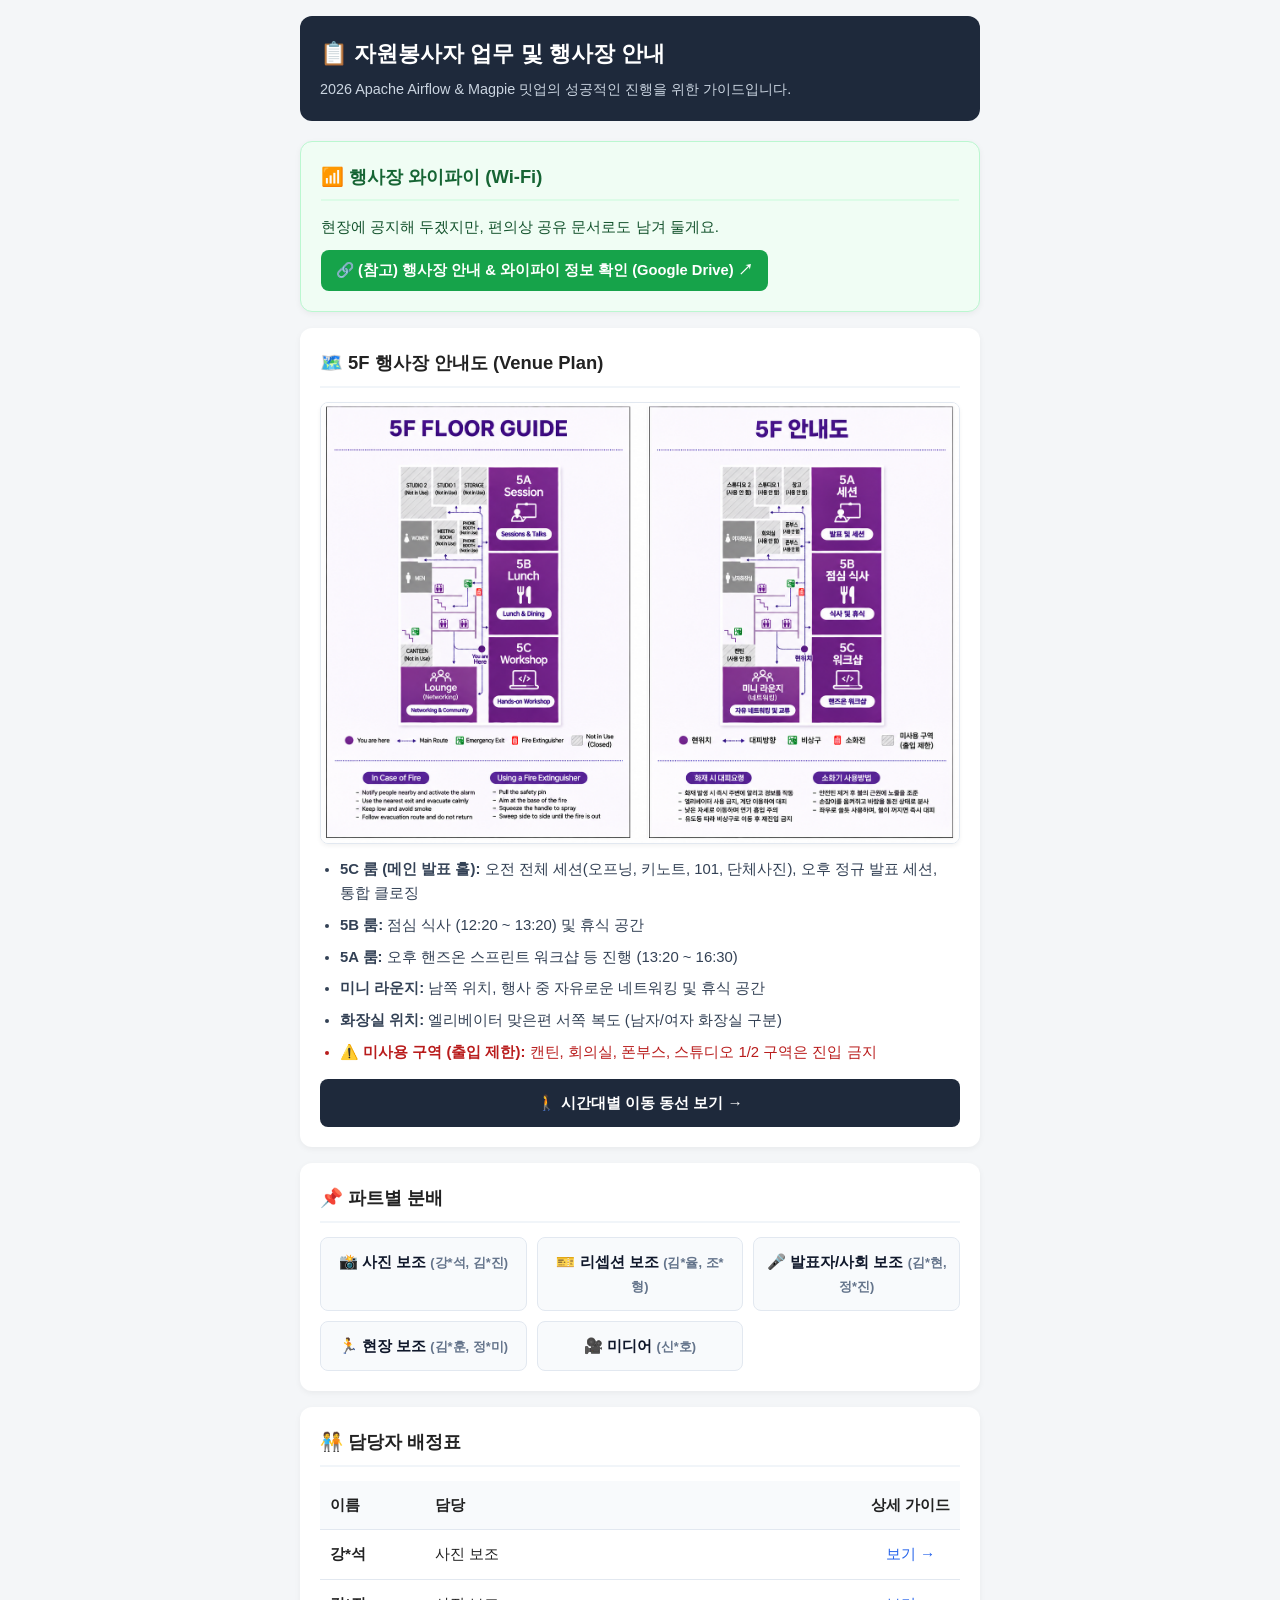
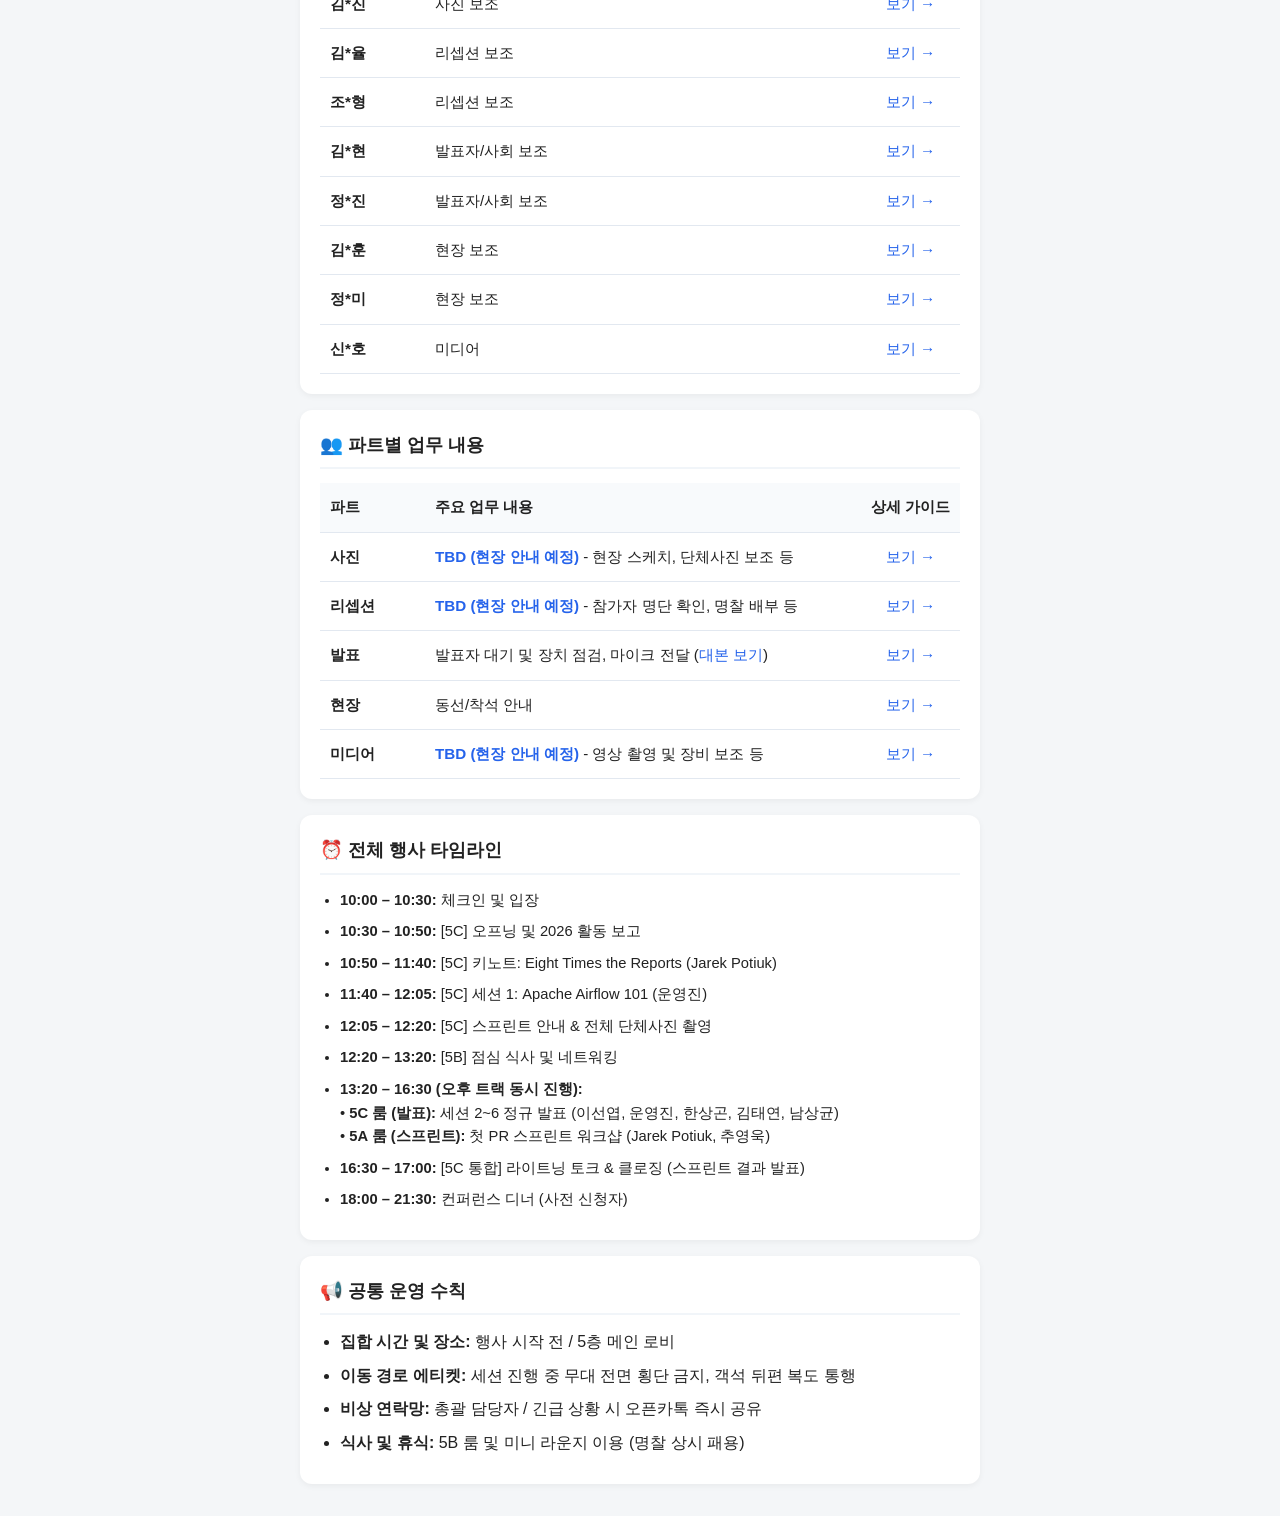
==== commit cad3380f: "update" ====
--- a/index.html
+++ b/index.html
@@ -59,16 +59,80 @@
     <section class="card">
       <h2>📌 파트별 분배</h2>
       <div class="nav-grid">
-        <a href="roles/photo.html" class="btn">📸 사진 <span style="font-size: 0.8rem; color: #64748b;">(TBD)</span></a>
-        <a href="roles/reception.html" class="btn">🎫 리셉션 <span
-            style="font-size: 0.8rem; color: #64748b;">(TBD)</span></a>
-        <a href="roles/stage.html" class="btn">🎤 발표</a>
-        <a href="roles/floor.html" class="btn">🏃 현장</a>
-        <a href="roles/media.html" class="btn">🎥 미디어 <span style="font-size: 0.8rem; color: #64748b;">(TBD)</span></a>
-      </div>
-    </section>
-
-    <!-- 4. 파트별 업무 분장표 -->
+        <a href="roles/photo.html" class="btn">📸 사진 보조 <span style="font-size: 0.8rem; color: #64748b;">(강*석,
+            김*진)</span></a>
+        <a href="roles/reception.html" class="btn">🎫 리셉션 보조 <span style="font-size: 0.8rem; color: #64748b;">(김*율,
+            조*형)</span></a>
+        <a href="roles/stage.html" class="btn">🎤 발표자/사회 보조 <span style="font-size: 0.8rem; color: #64748b;">(김*현,
+            정*진)</span></a>
+        <a href="roles/floor.html" class="btn">🏃 현장 보조 <span style="font-size: 0.8rem; color: #64748b;">(김*훈,
+            정*미)</span></a>
+        <a href="roles/media.html" class="btn">🎥 미디어 <span style="font-size: 0.8rem; color: #64748b;">(신*호)</span></a>
+      </div>
+    </section>
+
+    <!-- 4. 담당자 배정표 -->
+    <section class="card">
+      <h2>🧑‍🤝‍🧑 담당자 배정표</h2>
+      <table>
+        <thead>
+          <tr>
+            <th>이름</th>
+            <th>담당</th>
+            <th>상세 가이드</th>
+          </tr>
+        </thead>
+        <tbody>
+          <tr>
+            <td><strong>강*석</strong></td>
+            <td>사진 보조</td>
+            <td><a href="roles/photo.html">보기 →</a></td>
+          </tr>
+          <tr>
+            <td><strong>김*진</strong></td>
+            <td>사진 보조</td>
+            <td><a href="roles/photo.html">보기 →</a></td>
+          </tr>
+          <tr>
+            <td><strong>김*율</strong></td>
+            <td>리셉션 보조</td>
+            <td><a href="roles/reception.html">보기 →</a></td>
+          </tr>
+          <tr>
+            <td><strong>조*형</strong></td>
+            <td>리셉션 보조</td>
+            <td><a href="roles/reception.html">보기 →</a></td>
+          </tr>
+          <tr>
+            <td><strong>김*현</strong></td>
+            <td>발표자/사회 보조</td>
+            <td><a href="roles/stage.html">보기 →</a></td>
+          </tr>
+          <tr>
+            <td><strong>정*진</strong></td>
+            <td>발표자/사회 보조</td>
+            <td><a href="roles/stage.html">보기 →</a></td>
+          </tr>
+          <tr>
+            <td><strong>김*훈</strong></td>
+            <td>현장 보조</td>
+            <td><a href="roles/floor.html">보기 →</a></td>
+          </tr>
+          <tr>
+            <td><strong>정*미</strong></td>
+            <td>현장 보조</td>
+            <td><a href="roles/floor.html">보기 →</a></td>
+          </tr>
+          <tr>
+            <td><strong>신*호</strong></td>
+            <td>미디어</td>
+            <td><a href="roles/media.html">보기 →</a></td>
+          </tr>
+        </tbody>
+      </table>
+    </section>
+
+    <!-- 5. 파트별 업무 요약 -->
     <section class="card">
       <h2>👥 파트별 업무 내용</h2>
       <table>
@@ -92,14 +156,14 @@
           </tr>
           <tr>
             <td><strong>발표</strong></td>
-            <td>5C 룸 발표자 대기 및 장치 점검, 타임키핑, Q&A 마이크 전달 (<a
+            <td>발표자 대기 및 장치 점검, 마이크 전달 (<a
                 href="https://docs.google.com/document/d/13d6ox47ODCTuPW9q2hFxIj6-JkRi5s5myVNasKUXu-s/edit?usp=drive_link"
-                target="_blank" rel="noopener noreferrer">📄 대본 보기</a>)</td>
+                target="_blank" rel="noopener noreferrer">대본 보기</a>)</td>
             <td><a href="roles/stage.html">보기 →</a></td>
           </tr>
           <tr>
             <td><strong>현장</strong></td>
-            <td>5A/5B/5C 동선 유도, 착석 안내, 조명/온도 관리, 문 개폐 및 미사용 구역 통제</td>
+            <td>동선/착석 안내</td>
             <td><a href="roles/floor.html">보기 →</a></td>
           </tr>
           <tr>
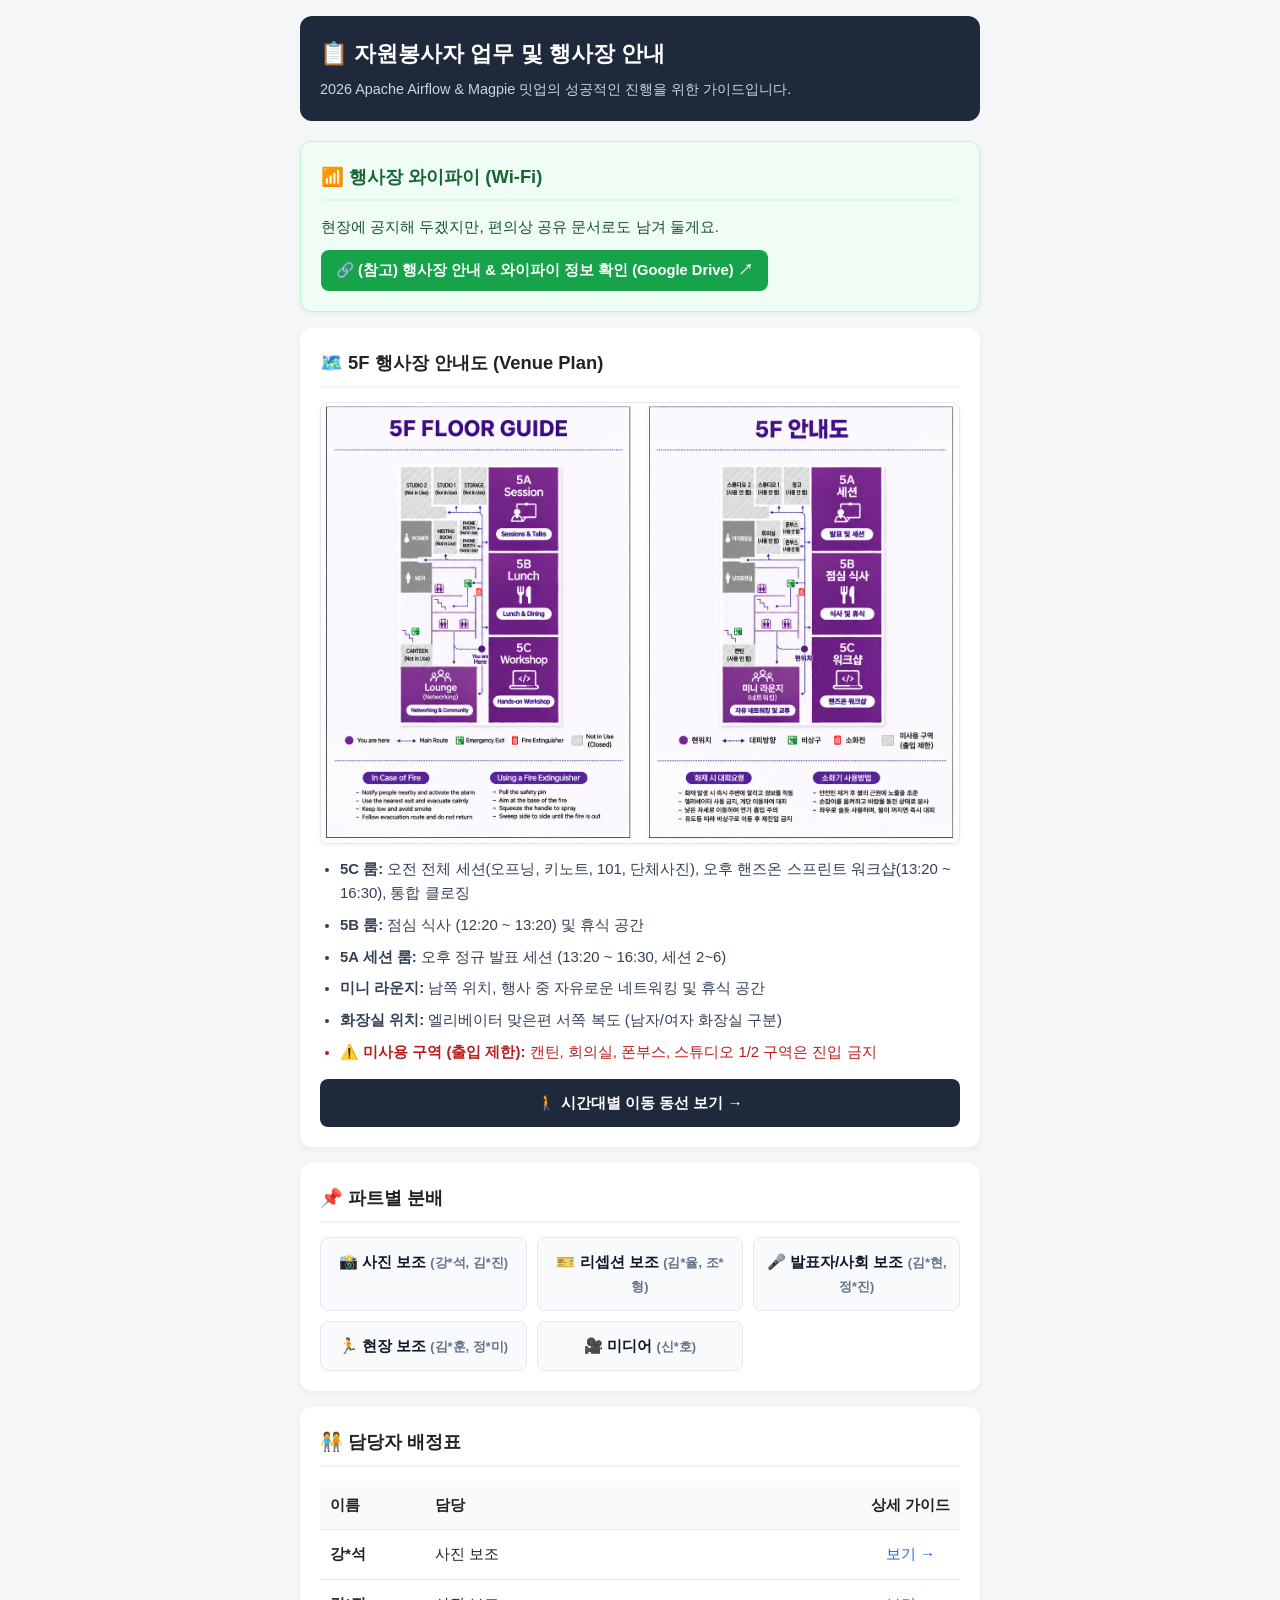
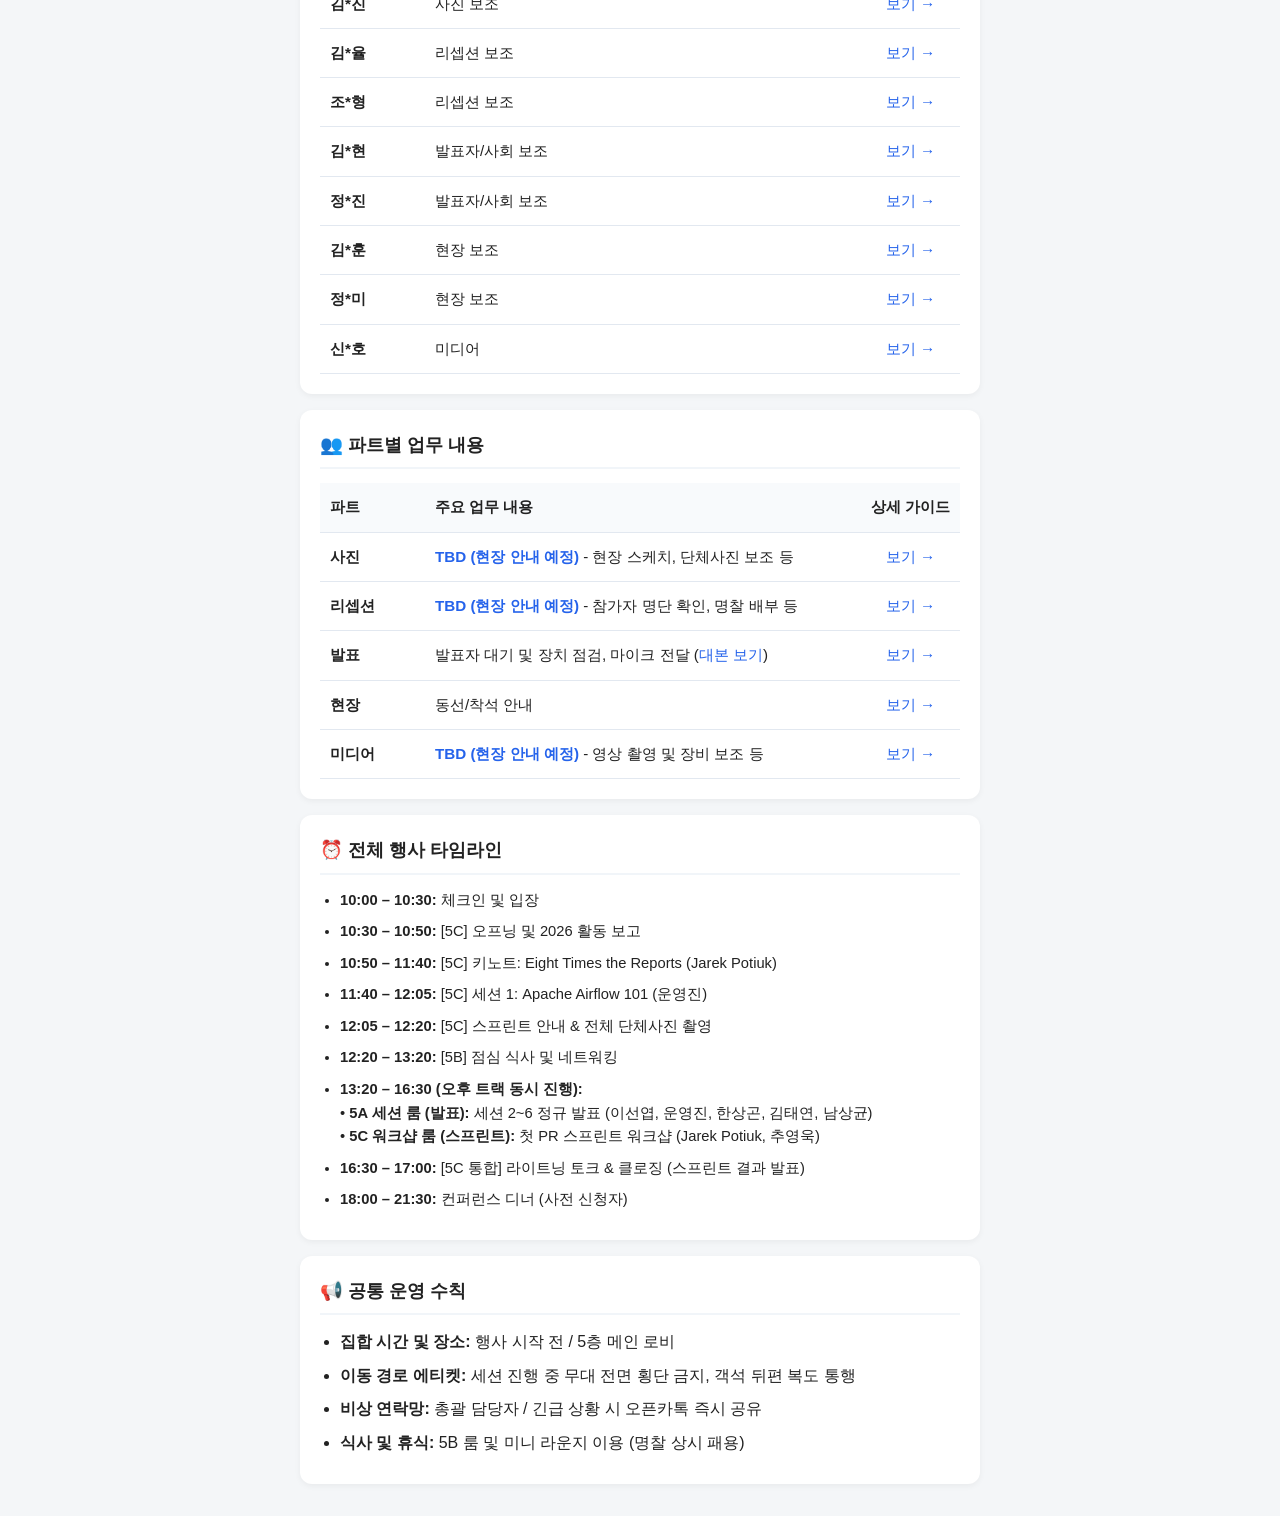
==== commit 4dcbc0c6: "update" ====
--- a/index.html
+++ b/index.html
@@ -40,9 +40,9 @@
           style="width: 100%; max-width: 640px; height: auto; border-radius: 8px; border: 1px solid #e2e8f0; box-shadow: 0 2px 4px rgba(0,0,0,0.05);">
       </div>
       <ul class="notice-list" style="font-size: 0.93rem; color: #334155;">
-        <li><strong>5C 룸 (메인 발표 홀):</strong> 오전 전체 세션(오프닝, 키노트, 101, 단체사진), 오후 정규 발표 세션, 통합 클로징</li>
+        <li><strong>5C 룸:</strong> 오전 전체 세션(오프닝, 키노트, 101, 단체사진), 오후 핸즈온 스프린트 워크샵(13:20 ~ 16:30), 통합 클로징</li>
         <li><strong>5B 룸:</strong> 점심 식사 (12:20 ~ 13:20) 및 휴식 공간</li>
-        <li><strong>5A 룸:</strong> 오후 핸즈온 스프린트 워크샵 등 진행 (13:20 ~ 16:30)</li>
+        <li><strong>5A 세션 룸:</strong> 오후 정규 발표 세션 (13:20 ~ 16:30, 세션 2~6)</li>
         <li><strong>미니 라운지:</strong> 남쪽 위치, 행사 중 자유로운 네트워킹 및 휴식 공간</li>
         <li><strong>화장실 위치:</strong> 엘리베이터 맞은편 서쪽 복도 (남자/여자 화장실 구분)</li>
         <li style="color: #b91c1c;"><strong>⚠️ 미사용 구역 (출입 제한):</strong> 캔틴, 회의실, 폰부스, 스튜디오 1/2 구역은 진입 금지</li>
@@ -157,7 +157,7 @@
           <tr>
             <td><strong>발표</strong></td>
             <td>발표자 대기 및 장치 점검, 마이크 전달 (<a
-                href="https://docs.google.com/document/d/13d6ox47ODCTuPW9q2hFxIj6-JkRi5s5myVNasKUXu-s/edit?usp=drive_link"
+                href="https://docs.google.com/presentation/d/1dwNK7iOd0baWfIrPGnGKE1c9mZUUaeYVVd60wkaofWA/edit?usp=sharing"
                 target="_blank" rel="noopener noreferrer">대본 보기</a>)</td>
             <td><a href="roles/stage.html">보기 →</a></td>
           </tr>
@@ -186,8 +186,8 @@
         <li><strong>12:05 – 12:20:</strong> [5C] 스프린트 안내 & 전체 단체사진 촬영</li>
         <li><strong>12:20 – 13:20:</strong> [5B] 점심 식사 및 네트워킹</li>
         <li><strong>13:20 – 16:30 (오후 트랙 동시 진행):</strong>
-          <br>• <strong>5C 룸 (발표):</strong> 세션 2~6 정규 발표 (이선엽, 운영진, 한상곤, 김태연, 남상균)
-          <br>• <strong>5A 룸 (스프린트):</strong> 첫 PR 스프린트 워크샵 (Jarek Potiuk, 추영욱)
+          <br>• <strong>5A 세션 룸 (발표):</strong> 세션 2~6 정규 발표 (이선엽, 운영진, 한상곤, 김태연, 남상균)
+          <br>• <strong>5C 워크샵 룸 (스프린트):</strong> 첫 PR 스프린트 워크샵 (Jarek Potiuk, 추영욱)
         </li>
         <li><strong>16:30 – 17:00:</strong> [5C 통합] 라이트닝 토크 & 클로징 (스프린트 결과 발표)</li>
         <li><strong>18:00 – 21:30:</strong> 컨퍼런스 디너 (사전 신청자)</li>
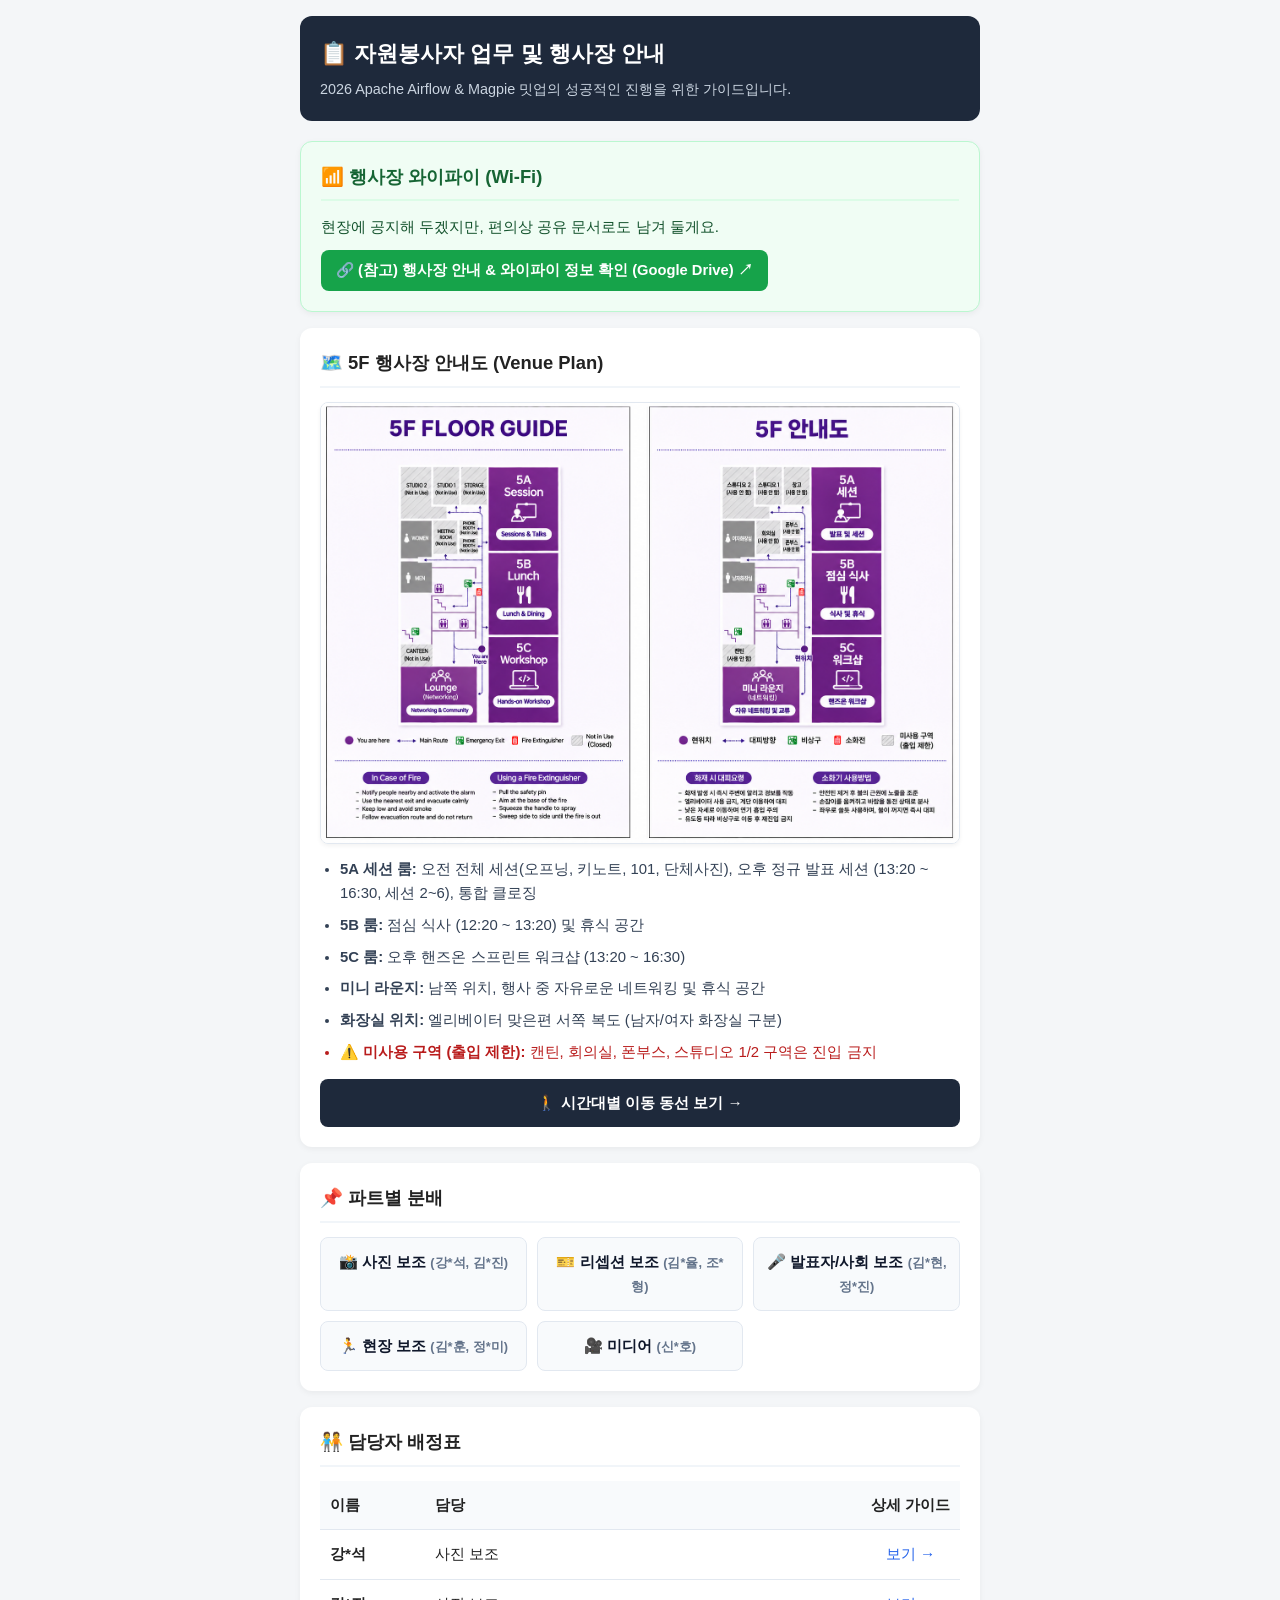
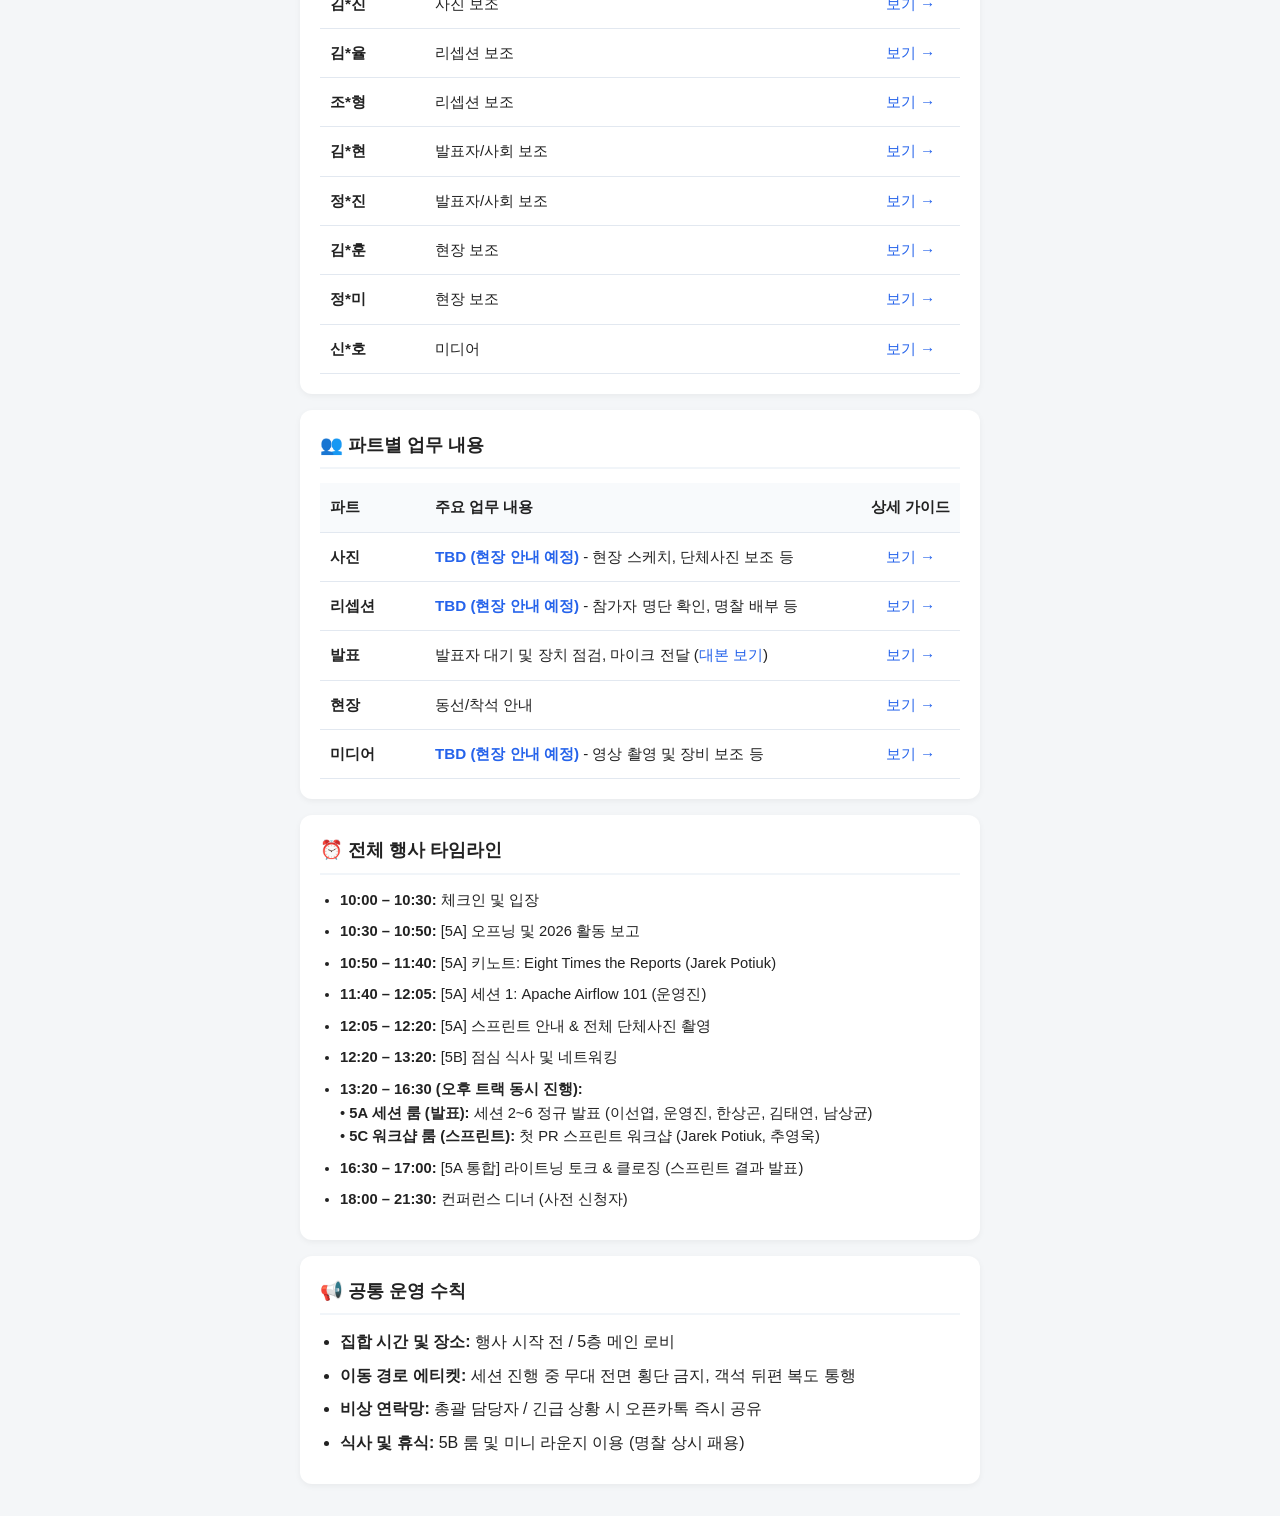
==== commit 7f548449: "오전 세션·클로징 장소를 5C에서 5A로 수정" ====
--- a/index.html
+++ b/index.html
@@ -40,9 +40,9 @@
           style="width: 100%; max-width: 640px; height: auto; border-radius: 8px; border: 1px solid #e2e8f0; box-shadow: 0 2px 4px rgba(0,0,0,0.05);">
       </div>
       <ul class="notice-list" style="font-size: 0.93rem; color: #334155;">
-        <li><strong>5C 룸:</strong> 오전 전체 세션(오프닝, 키노트, 101, 단체사진), 오후 핸즈온 스프린트 워크샵(13:20 ~ 16:30), 통합 클로징</li>
+        <li><strong>5A 세션 룸:</strong> 오전 전체 세션(오프닝, 키노트, 101, 단체사진), 오후 정규 발표 세션 (13:20 ~ 16:30, 세션 2~6), 통합 클로징</li>
         <li><strong>5B 룸:</strong> 점심 식사 (12:20 ~ 13:20) 및 휴식 공간</li>
-        <li><strong>5A 세션 룸:</strong> 오후 정규 발표 세션 (13:20 ~ 16:30, 세션 2~6)</li>
+        <li><strong>5C 룸:</strong> 오후 핸즈온 스프린트 워크샵 (13:20 ~ 16:30)</li>
         <li><strong>미니 라운지:</strong> 남쪽 위치, 행사 중 자유로운 네트워킹 및 휴식 공간</li>
         <li><strong>화장실 위치:</strong> 엘리베이터 맞은편 서쪽 복도 (남자/여자 화장실 구분)</li>
         <li style="color: #b91c1c;"><strong>⚠️ 미사용 구역 (출입 제한):</strong> 캔틴, 회의실, 폰부스, 스튜디오 1/2 구역은 진입 금지</li>
@@ -180,16 +180,16 @@
       <h2>⏰ 전체 행사 타임라인</h2>
       <ul class="notice-list" style="font-size: 0.92rem;">
         <li><strong>10:00 – 10:30:</strong> 체크인 및 입장</li>
-        <li><strong>10:30 – 10:50:</strong> [5C] 오프닝 및 2026 활동 보고</li>
-        <li><strong>10:50 – 11:40:</strong> [5C] 키노트: Eight Times the Reports (Jarek Potiuk)</li>
-        <li><strong>11:40 – 12:05:</strong> [5C] 세션 1: Apache Airflow 101 (운영진)</li>
-        <li><strong>12:05 – 12:20:</strong> [5C] 스프린트 안내 & 전체 단체사진 촬영</li>
+        <li><strong>10:30 – 10:50:</strong> [5A] 오프닝 및 2026 활동 보고</li>
+        <li><strong>10:50 – 11:40:</strong> [5A] 키노트: Eight Times the Reports (Jarek Potiuk)</li>
+        <li><strong>11:40 – 12:05:</strong> [5A] 세션 1: Apache Airflow 101 (운영진)</li>
+        <li><strong>12:05 – 12:20:</strong> [5A] 스프린트 안내 & 전체 단체사진 촬영</li>
         <li><strong>12:20 – 13:20:</strong> [5B] 점심 식사 및 네트워킹</li>
         <li><strong>13:20 – 16:30 (오후 트랙 동시 진행):</strong>
           <br>• <strong>5A 세션 룸 (발표):</strong> 세션 2~6 정규 발표 (이선엽, 운영진, 한상곤, 김태연, 남상균)
           <br>• <strong>5C 워크샵 룸 (스프린트):</strong> 첫 PR 스프린트 워크샵 (Jarek Potiuk, 추영욱)
         </li>
-        <li><strong>16:30 – 17:00:</strong> [5C 통합] 라이트닝 토크 & 클로징 (스프린트 결과 발표)</li>
+        <li><strong>16:30 – 17:00:</strong> [5A 통합] 라이트닝 토크 & 클로징 (스프린트 결과 발표)</li>
         <li><strong>18:00 – 21:30:</strong> 컨퍼런스 디너 (사전 신청자)</li>
       </ul>
     </section>
